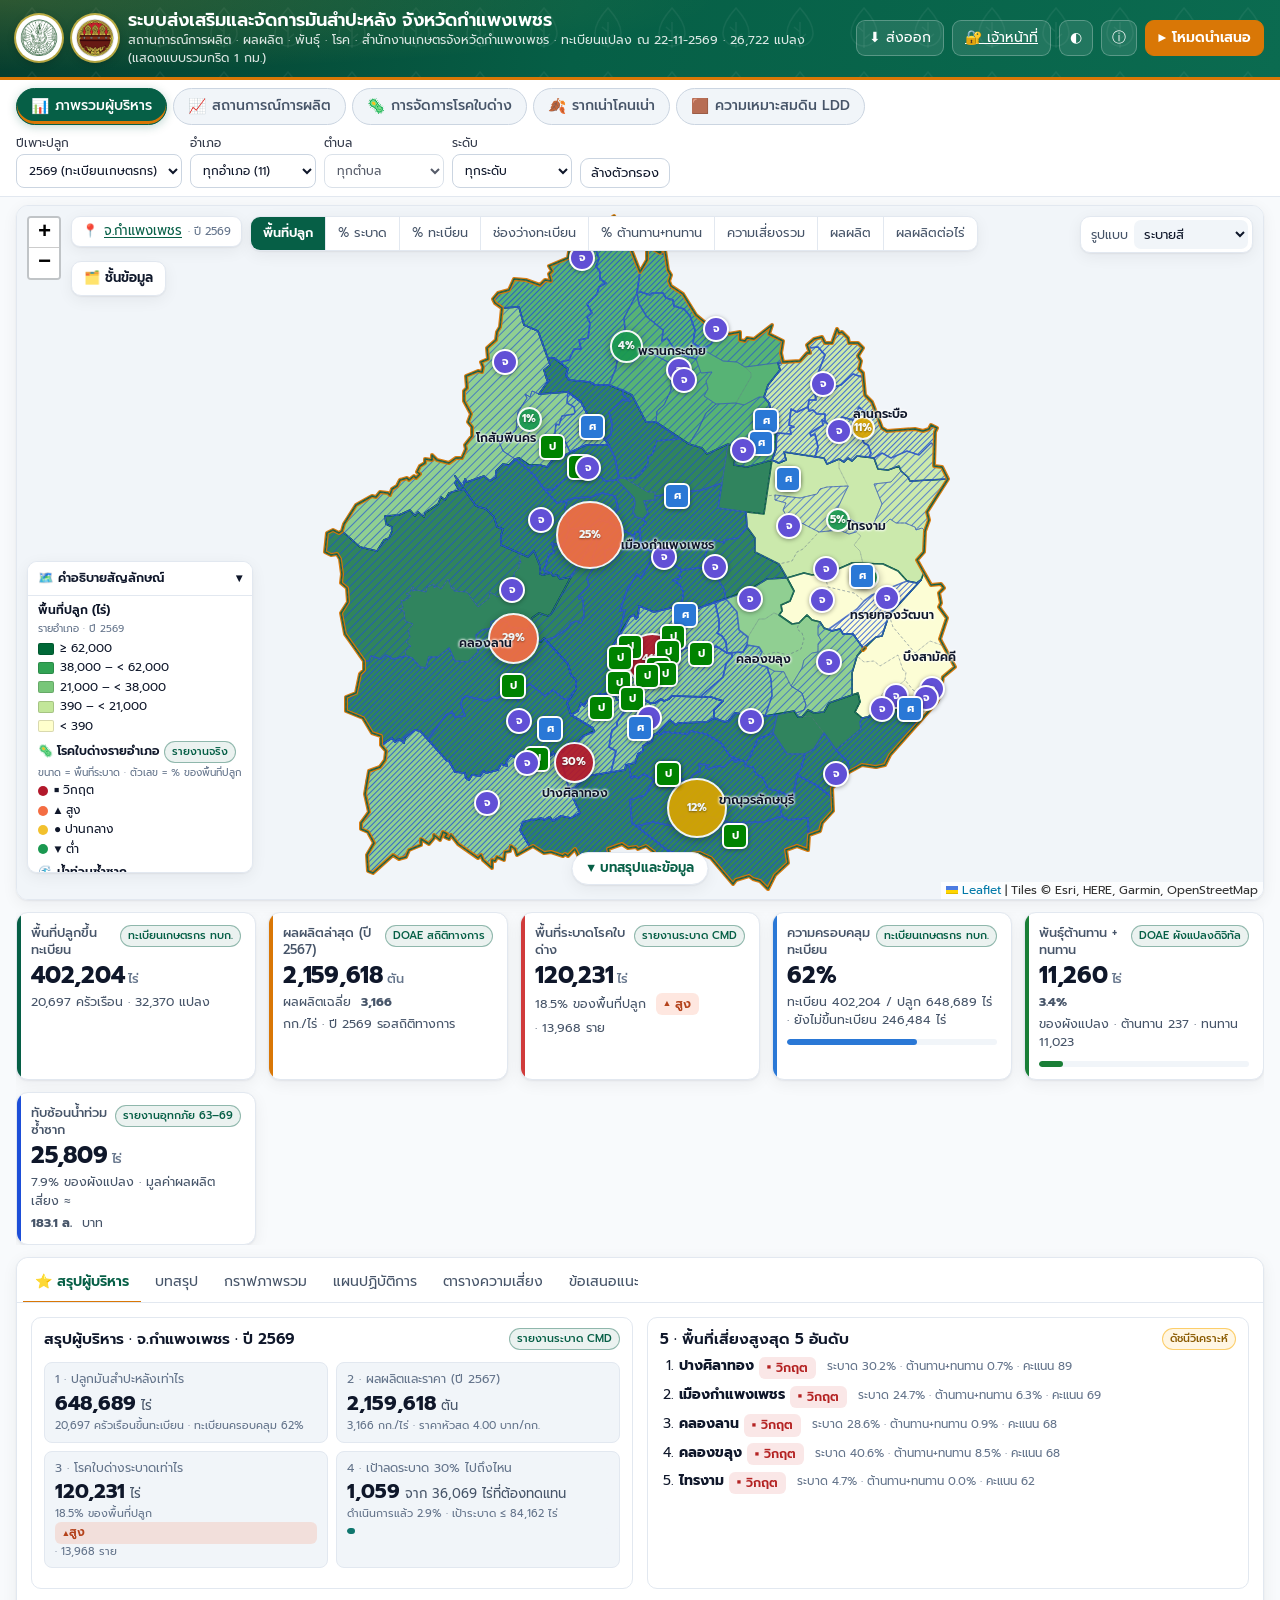
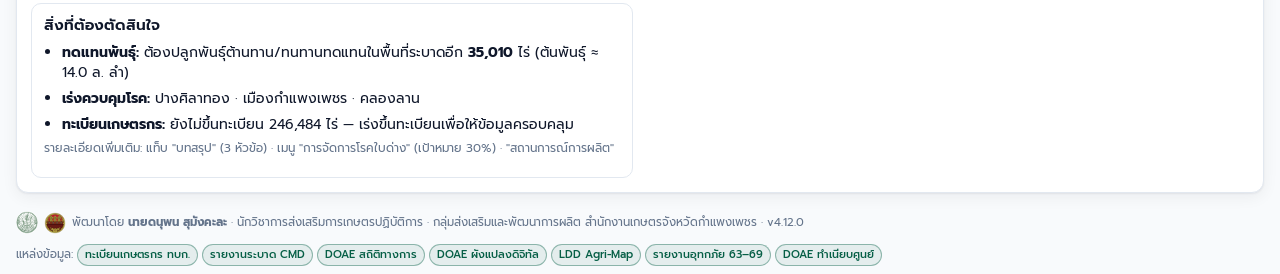
==== index.html @ cf4606df "v4.12.0: โหมดทดลองชุดชั้นข้อมูลตามคำถาม (?preset=1) Co-Authored-By: Claude Opus 5.5 <noreply@anthrop" ====
<!doctype html>
<html lang="th" data-theme="light">
<head>
<meta charset="utf-8">
<meta name="viewport" content="width=device-width, initial-scale=1">
<title>ระบบส่งเสริมและจัดการมันสำปะหลังจังหวัดกำแพงเพชร</title>
<meta name="description" content="ระบบส่งเสริมและจัดการมันสำปะหลังจังหวัดกำแพงเพชร — รายงานสถานการณ์การผลิต ผลผลิต พันธุ์ และโรค สำนักงานเกษตรจังหวัดกำแพงเพชร กรมส่งเสริมการเกษตร">
<link rel="icon" href="assets/img/logo-doae.png">
<link rel="preconnect" href="https://fonts.googleapis.com">
<link rel="stylesheet" href="https://fonts.googleapis.com/css2?family=Prompt:wght@400;500;600;700&family=Sarabun:wght@400;500;600&display=swap">
<link rel="stylesheet" href="vendor/leaflet.css">
<link rel="stylesheet" href="vendor/MarkerCluster.css">
<link rel="stylesheet" href="css/app.css?v=4.12.0">
</head>
<body>
<div id="app">
  <header class="topbar">
    <div class="brand">
      <img class="logo" src="assets/img/logo-doae.png" alt="ตรากรมส่งเสริมการเกษตร" width="46" height="48">
      <img class="logo" src="assets/img/seal-kpp.png" alt="ตราจังหวัดกำแพงเพชร" width="46" height="46">
      <div class="brand-text">
        <h1>ระบบส่งเสริมและจัดการมันสำปะหลัง จังหวัดกำแพงเพชร</h1>
        <p>สถานการณ์การผลิต · ผลผลิต · พันธุ์ · โรค · สำนักงานเกษตรจังหวัดกำแพงเพชร · <span id="asof"></span></p>
      </div>
    </div>
    <div class="actions">
      <span class="year-pill pres-only" id="presYear"></span>
      <div class="menu admin-only">
        <button class="btn" id="btnExport" aria-haspopup="true">⬇ ส่งออก</button>
        <div class="menu-list" id="exportMenu" hidden>
          <button data-export="pdf">รายงานผู้บริหาร (PDF)</button>
          <button data-export="atlas">ชุดแผนที่โรคใบด่าง (PNG)</button>
          <button data-export="png">ภาพแดชบอร์ด (PNG)</button>
          <button data-export="xlsx">สรุปข้อมูล (Excel)</button>
          <button data-export="geojson">ชั้นข้อมูลอำเภอ (GeoJSON)</button>
        </div>
      </div>
      <a class="btn admin-only" id="btnStaffLink" href="admin.html" rel="nofollow" title="เข้าสู่ระบบแอดมิน/เจ้าหน้าที่">🔐 เจ้าหน้าที่</a>
      <button class="btn icon" id="btnTheme" title="สลับโหมดสว่าง/มืด" aria-label="สลับธีม">◐</button>
      <button class="btn icon" id="btnAbout" title="เกี่ยวกับระบบ" aria-label="เกี่ยวกับระบบ">ⓘ</button>
      <button class="btn primary" id="btnPresent" title="โหมดนำเสนอผู้บริหาร">▶ โหมดนำเสนอ</button>
    </div>
  </header>

  <nav class="modbar">
    <div class="modules" role="tablist" aria-label="โมดูล">
      <button class="mod active" data-mod="overview" role="tab"><span>📊</span>ภาพรวมผู้บริหาร</button>
      <button class="mod" data-mod="prod" role="tab"><span>📈</span>สถานการณ์การผลิต</button>
      <button class="mod" data-mod="cmd" role="tab"><span>🦠</span>การจัดการโรคใบด่าง</button>
      <button class="mod" data-mod="rootrot" role="tab"><span>🍂</span>รากเน่าโคนเน่า</button>
      <button class="mod" data-mod="soil" role="tab"><span>🟫</span>ความเหมาะสมดิน LDD</button>
    </div>
    <div class="filters" role="group" aria-label="ตัวกรองข้อมูล">
      <label class="fld"><span>ปีเพาะปลูก</span><select id="fYear"></select></label>
      <label class="fld"><span>อำเภอ</span><select id="fDistrict"></select></label>
      <label class="fld"><span>ตำบล</span><select id="fTambon" disabled></select></label>
      <label class="fld admin-only"><span>ระดับ</span><select id="fRisk">
        <option value="all">ทุกระดับ</option><option value="critical">วิกฤต</option><option value="serious">สูง</option><option value="warning">ปานกลาง</option><option value="good">ต่ำ</option></select></label>
      <button class="btn ghost sm" id="btnReset" title="ล้างตัวกรอง">ล้างตัวกรอง</button>
    </div>
  </nav>

  <main class="main">
    <section class="map-wrap">
      <div id="map" role="application" aria-label="แผนที่"></div>
      <div class="map-top">
        <div class="crumb" id="crumb"></div>
        <div class="metric-switch" id="metricSwitch" role="tablist" aria-label="ตัวชี้วัดบนแผนที่"></div>
        <label class="style-sel"><span>รูปแบบ</span><select id="mapStyle" aria-label="รูปแบบแผนที่"></select></label>
        <button class="layer-btn" id="lpToggle" aria-label="ชั้นข้อมูล">🗂️ ชั้นข้อมูล</button>
      </div>
      <aside class="layer-panel collapsed" id="layerPanel">
        <div class="lp-head"><strong>ชั้นข้อมูลแผนที่</strong><button class="btn icon sm" id="lpClose" aria-label="ปิด">✕</button></div>
        <div class="lp-body" id="lpBody"></div>
      </aside>
      <div class="legend" id="legend"></div>
      <button class="to-summary" id="btnToSummary" type="button" title="ซูมแผนที่ด้วยล้อเมาส์: คลิกแผนที่ก่อน หรือกด Ctrl ค้างไว้">▼ บทสรุปและข้อมูล</button>
    </section>

    <section class="kpis" id="kpis" aria-label="ตัวชี้วัดหลัก"></section>

    <section class="side" id="side">
      <nav class="tabs" role="tablist" id="sideTabs"></nav>
      <div class="side-body" id="sideBody"></div>
    </section>
  </main>

  <footer class="foot">
    <div class="credit">
      <img src="assets/img/logo-doae.png" alt="" width="22" height="23"><img src="assets/img/seal-kpp.png" alt="" width="22" height="22">
      <span>พัฒนาโดย <b id="devName"></b> · <span id="devUnit"></span> · v<span id="appVer"></span></span>
    </div>
    <span class="admin-only">แหล่งข้อมูล: <span id="footSources"></span></span>
  </footer>
</div>

<!-- CMD Atlas -->
<div class="modal atlas" id="atlasModal" hidden role="dialog" aria-modal="true" aria-labelledby="atlasTitle">
  <div class="modal-card wide">
    <div class="modal-h">
      <h2 id="atlasTitle">🗺️ ชุดแผนที่วิเคราะห์พื้นที่การจัดการโรคใบด่างมันสำปะหลัง <small id="atlasSub"></small></h2>
      <div class="row-gap">
        <button class="btn" id="btnAtlasPng">⬇ PNG</button>
        <button class="btn" id="btnAtlasPdf">⬇ PDF</button>
        <button class="btn icon" data-close aria-label="ปิด">✕</button>
      </div>
    </div>
    <div class="atlas-grid" id="atlasGrid"></div>
  </div>
</div>

<!-- About -->
<div class="modal" id="aboutModal" hidden role="dialog" aria-modal="true" aria-labelledby="aboutTitle">
  <div class="modal-card narrow">
    <div class="modal-h"><h2 id="aboutTitle">เกี่ยวกับระบบ</h2><button class="btn icon" data-close aria-label="ปิด">✕</button></div>
    <div class="modal-b" id="aboutBody"></div>
  </div>
</div>

<!-- Data Import Studio -->
<div class="modal" id="importModal" hidden role="dialog" aria-modal="true" aria-labelledby="impTitle">
  <div class="modal-card">
    <div class="modal-h">
      <h2 id="impTitle">📥 นำเข้าและอัปเดตชั้นข้อมูล <small>Data Import Studio</small></h2>
      <button class="btn icon" data-close aria-label="ปิด">✕</button>
    </div>
    <nav class="tabs" id="impTabs">
      <button class="tab active" data-itab="table">ตาราง CSV / Excel</button>
      <button class="tab" data-itab="spatial">ชั้นข้อมูลเชิงพื้นที่</button>
      <button class="tab" data-itab="varieties">พันธุ์ &amp; ตั้งค่า</button>
      <button class="tab" data-itab="templates">แม่แบบ</button>
      <button class="tab" data-itab="manage">ข้อมูลที่นำเข้า</button>
    </nav>
    <div class="modal-b">
      <div class="itab active" id="itab-table">
        <label class="drop" id="dropTable">
          <input type="file" id="fileTable" accept=".csv,.xlsx,.xls" hidden>
          <strong>ลากไฟล์ .csv / .xlsx มาวาง</strong> หรือคลิกเพื่อเลือก
          <span class="hint">ระบบจับคู่คอลัมน์อัตโนมัติ: ปี, อำเภอ, ตำบล, หมู่บ้าน, พื้นที่ปลูก, พื้นที่ระบาด, พันธุ์ต้านทาน, พิกัด Lat/Lng หรือ UTM</span>
        </label>
        <div id="mapStep" hidden>
          <div class="row-between">
            <div><strong id="impFileName"></strong> · <span id="impRowCount"></span></div>
            <label class="fld inline"><span>ปีเริ่มต้น (ถ้าไม่มีคอลัมน์ปี)</span><input type="number" id="impDefaultYear" min="2550" max="2600"></label>
            <label class="fld inline"><span>โซน UTM เริ่มต้น</span><select id="impZone"><option>47</option><option>48</option></select></label>
          </div>
          <div class="table-wrap map-grid" id="mapGrid"></div>
          <div class="table-wrap preview" id="previewGrid"></div>
          <div class="row-between">
            <span class="hint" id="impValidation"></span>
            <button class="btn primary" id="btnDoImport">นำเข้าและอัปเดตแผนที่</button>
          </div>
        </div>
      </div>
      <div class="itab" id="itab-spatial">
        <label class="drop" id="dropSpatial">
          <input type="file" id="fileSpatial" accept=".geojson,.json,.zip,.kml" hidden>
          <strong>ลากไฟล์ GeoJSON / Shapefile (.zip) / KML มาวาง</strong> หรือคลิกเพื่อเลือก
          <span class="hint">พิกัด UTM 47N/48N ในไฟล์ GeoJSON จะถูกแปลงเป็น WGS84 อัตโนมัติ</span>
        </label>
        <div class="spatial-opts">
          <label class="fld"><span>ใช้เป็น</span><select id="spatialRole">
            <option value="custom">ชั้นข้อมูลทั่วไป</option>
            <option value="flood">ขอบเขตน้ำท่วมซ้ำซาก (คำนวณพื้นที่ทับซ้อนใหม่)</option>
            <option value="clean">แปลงพันธุ์สะอาด / แปลงพันธุ์ต้านทาน</option>
            <option value="soil">ความเหมาะสมของดิน (S1/S2/S3/N)</option>
          </select></label>
          <label class="fld"><span>สีชั้นข้อมูล</span><input type="color" id="spatialColor" value="#0e7490"></label>
        </div>
      </div>
      <div class="itab" id="itab-varieties">
        <div class="var-head">
          <div>
            <h3>การจัดกลุ่มพันธุ์มันสำปะหลังต่อโรคใบด่าง</h3>
            <p class="hint">ต้านทาน (อิทธิ 1–3) · ทนทาน (ห้วยบง 60, เกษตรศาสตร์ 50, ระยอง 72) · ทั่วไป (ค่าเริ่มต้นของพันธุ์อื่นๆ) · อ่อนแอ (รวมพันธุ์ไม่รับรอง/ไม่ระบุ) — ชื่อพันธุ์จับคู่อัตโนมัติ เช่น KU50 = เกษตรศาสตร์ 50, CMR 89 = พันธุ์ 89</p>
          </div>
          <div class="add-var">
            <input type="text" id="newVarName" placeholder="ชื่อพันธุ์ใหม่ เช่น อิทธิ 4">
            <select id="newVarClass"></select>
            <button class="btn" id="btnAddVar">+ เพิ่มพันธุ์</button>
          </div>
        </div>
        <div class="variety-list" id="varietyList"></div>
        <div class="row-between">
          <label class="fld inline"><span>ราคามันสำปะหลัง (บาท/กก.) ประเมินมูลค่าความเสียหาย</span><input type="number" step="0.05" id="setPrice"></label>
          <div class="row-gap"><button class="btn" id="btnResetVar">คืนค่าเริ่มต้น</button><button class="btn primary" id="btnSaveSettings">บันทึกและคำนวณใหม่</button></div>
        </div>
      </div>
      <div class="itab" id="itab-templates">
        <div class="card flat">
          <h3>แม่แบบสำหรับเจ้าหน้าที่</h3>
          <p class="hint">ดาวน์โหลด กรอกข้อมูลผลสำรวจ แล้วนำเข้าที่แท็บแรก</p>
          <div class="btn-row">
            <button class="btn" data-tpl="csv">แม่แบบ CSV ผลสำรวจรายตำบล/หมู่บ้าน</button>
            <button class="btn" data-tpl="xlsx">แม่แบบ Excel (.xlsx)</button>
            <button class="btn" data-tpl="geojson">แม่แบบ GeoJSON จุดสำรวจโรค</button>
          </div>
        </div>
      </div>
      <div class="itab" id="itab-manage">
        <div id="importList"></div>
        <button class="btn danger" id="btnClearImports">ล้างข้อมูลที่นำเข้าทั้งหมด</button>
      </div>
    </div>
  </div>
</div>

<div id="toasts" aria-live="polite"></div>
<div id="busy" hidden><div class="spinner"></div><span id="busyText">กำลังประมวลผล…</span></div>
<div id="reportHost" aria-hidden="true"></div>

<script src="vendor/leaflet.js"></script>
<script src="vendor/markercluster.js"></script>
<script src="vendor/leaflet-heat.js"></script>
<script src="vendor/chart.umd.min.js"></script>
<script src="data/geo.js?v=4.12.0"></script>
<script src="data/stats.js?v=4.12.0"></script>
<script src="data/parcels.js?v=4.12.0"></script>
<script>/* ข้อมูลรายแปลงละเอียดใช้เฉพาะเครื่องภายใน (data/private/ ไม่ถูกเผยแพร่) */
  if (location.protocol === 'file:' || /^(localhost|127\.0\.0\.1)$/.test(location.hostname)) document.write('<script src="data/private/parcels.js?v=4.12.0" onerror="this.remove()"><\/script>');</script>
<script src="data/networks.js?v=4.12.0"></script>
<script src="data/flood.js?v=4.12.0"></script>
<script src="data/ldd_soil.js?v=4.12.0"></script>
<script src="data/reports.js?v=4.12.0"></script>
<script src="data/parcel_trends.js?v=4.12.0"></script>
<script src="js/config.js?v=4.12.0"></script>
<script src="js/utils.js?v=4.12.0"></script>
<script src="js/data.js?v=4.12.0"></script>
<script src="js/map.js?v=4.12.0"></script>
<script src="js/charts.js?v=4.12.0"></script>
<script src="js/importer.js?v=4.12.0"></script>
<script src="js/exporter.js?v=4.12.0"></script>
<script src="js/app.js?v=4.12.0"></script>
</body>
</html>
---- vendor/leaflet.css ----
/* required styles */

.leaflet-pane,
.leaflet-tile,
.leaflet-marker-icon,
.leaflet-marker-shadow,
.leaflet-tile-container,
.leaflet-pane > svg,
.leaflet-pane > canvas,
.leaflet-zoom-box,
.leaflet-image-layer,
.leaflet-layer {
	position: absolute;
	left: 0;
	top: 0;
	}
.leaflet-container {
	overflow: hidden;
	}
.leaflet-tile,
.leaflet-marker-icon,
.leaflet-marker-shadow {
	-webkit-user-select: none;
	   -moz-user-select: none;
	        user-select: none;
	  -webkit-user-drag: none;
	}
/* Prevents IE11 from highlighting tiles in blue */
.leaflet-tile::selection {
	background: transparent;
}
/* Safari renders non-retina tile on retina better with this, but Chrome is worse */
.leaflet-safari .leaflet-tile {
	image-rendering: -webkit-optimize-contrast;
	}
/* hack that prevents hw layers "stretching" when loading new tiles */
.leaflet-safari .leaflet-tile-container {
	width: 1600px;
	height: 1600px;
	-webkit-transform-origin: 0 0;
	}
.leaflet-marker-icon,
.leaflet-marker-shadow {
	display: block;
	}
/* .leaflet-container svg: reset svg max-width decleration shipped in Joomla! (joomla.org) 3.x */
/* .leaflet-container img: map is broken in FF if you have max-width: 100% on tiles */
.leaflet-container .leaflet-overlay-pane svg {
	max-width: none !important;
	max-height: none !important;
	}
.leaflet-container .leaflet-marker-pane img,
.leaflet-container .leaflet-shadow-pane img,
.leaflet-container .leaflet-tile-pane img,
.leaflet-container img.leaflet-image-layer,
.leaflet-container .leaflet-tile {
	max-width: none !important;
	max-height: none !important;
	width: auto;
	padding: 0;
	}

.leaflet-container img.leaflet-tile {
	/* See: https://bugs.chromium.org/p/chromium/issues/detail?id=600120 */
	mix-blend-mode: plus-lighter;
}

.leaflet-container.leaflet-touch-zoom {
	-ms-touch-action: pan-x pan-y;
	touch-action: pan-x pan-y;
	}
.leaflet-container.leaflet-touch-drag {
	-ms-touch-action: pinch-zoom;
	/* Fallback for FF which doesn't support pinch-zoom */
	touch-action: none;
	touch-action: pinch-zoom;
}
.leaflet-container.leaflet-touch-drag.leaflet-touch-zoom {
	-ms-touch-action: none;
	touch-action: none;
}
.leaflet-container {
	-webkit-tap-highlight-color: transparent;
}
.leaflet-container a {
	-webkit-tap-highlight-color: rgba(51, 181, 229, 0.4);
}
.leaflet-tile {
	filter: inherit;
	visibility: hidden;
	}
.leaflet-tile-loaded {
	visibility: inherit;
	}
.leaflet-zoom-box {
	width: 0;
	height: 0;
	-moz-box-sizing: border-box;
	     box-sizing: border-box;
	z-index: 800;
	}
/* workaround for https://bugzilla.mozilla.org/show_bug.cgi?id=888319 */
.leaflet-overlay-pane svg {
	-moz-user-select: none;
	}

.leaflet-pane         { z-index: 400; }

.leaflet-tile-pane    { z-index: 200; }
.leaflet-overlay-pane { z-index: 400; }
.leaflet-shadow-pane  { z-index: 500; }
.leaflet-marker-pane  { z-index: 600; }
.leaflet-tooltip-pane   { z-index: 650; }
.leaflet-popup-pane   { z-index: 700; }

.leaflet-map-pane canvas { z-index: 100; }
.leaflet-map-pane svg    { z-index: 200; }

.leaflet-vml-shape {
	width: 1px;
	height: 1px;
	}
.lvml {
	behavior: url(#default#VML);
	display: inline-block;
	position: absolute;
	}


/* control positioning */

.leaflet-control {
	position: relative;
	z-index: 800;
	pointer-events: visiblePainted; /* IE 9-10 doesn't have auto */
	pointer-events: auto;
	}
.leaflet-top,
.leaflet-bottom {
	position: absolute;
	z-index: 1000;
	pointer-events: none;
	}
.leaflet-top {
	top: 0;
	}
.leaflet-right {
	right: 0;
	}
.leaflet-bottom {
	bottom: 0;
	}
.leaflet-left {
	left: 0;
	}
.leaflet-control {
	float: left;
	clear: both;
	}
.leaflet-right .leaflet-control {
	float: right;
	}
.leaflet-top .leaflet-control {
	margin-top: 10px;
	}
.leaflet-bottom .leaflet-control {
	margin-bottom: 10px;
	}
.leaflet-left .leaflet-control {
	margin-left: 10px;
	}
.leaflet-right .leaflet-control {
	margin-right: 10px;
	}


/* zoom and fade animations */

.leaflet-fade-anim .leaflet-popup {
	opacity: 0;
	-webkit-transition: opacity 0.2s linear;
	   -moz-transition: opacity 0.2s linear;
	        transition: opacity 0.2s linear;
	}
.leaflet-fade-anim .leaflet-map-pane .leaflet-popup {
	opacity: 1;
	}
.leaflet-zoom-animated {
	-webkit-transform-origin: 0 0;
	    -ms-transform-origin: 0 0;
	        transform-origin: 0 0;
	}
svg.leaflet-zoom-animated {
	will-change: transform;
}

.leaflet-zoom-anim .leaflet-zoom-animated {
	-webkit-transition: -webkit-transform 0.25s cubic-bezier(0,0,0.25,1);
	   -moz-transition:    -moz-transform 0.25s cubic-bezier(0,0,0.25,1);
	        transition:         transform 0.25s cubic-bezier(0,0,0.25,1);
	}
.leaflet-zoom-anim .leaflet-tile,
.leaflet-pan-anim .leaflet-tile {
	-webkit-transition: none;
	   -moz-transition: none;
	        transition: none;
	}

.leaflet-zoom-anim .leaflet-zoom-hide {
	visibility: hidden;
	}


/* cursors */

.leaflet-interactive {
	cursor: pointer;
	}
.leaflet-grab {
	cursor: -webkit-grab;
	cursor:    -moz-grab;
	cursor:         grab;
	}
.leaflet-crosshair,
.leaflet-crosshair .leaflet-interactive {
	cursor: crosshair;
	}
.leaflet-popup-pane,
.leaflet-control {
	cursor: auto;
	}
.leaflet-dragging .leaflet-grab,
.leaflet-dragging .leaflet-grab .leaflet-interactive,
.leaflet-dragging .leaflet-marker-draggable {
	cursor: move;
	cursor: -webkit-grabbing;
	cursor:    -moz-grabbing;
	cursor:         grabbing;
	}

/* marker & overlays interactivity */
.leaflet-marker-icon,
.leaflet-marker-shadow,
.leaflet-image-layer,
.leaflet-pane > svg path,
.leaflet-tile-container {
	pointer-events: none;
	}

.leaflet-marker-icon.leaflet-interactive,
.leaflet-image-layer.leaflet-interactive,
.leaflet-pane > svg path.leaflet-interactive,
svg.leaflet-image-layer.leaflet-interactive path {
	pointer-events: visiblePainted; /* IE 9-10 doesn't have auto */
	pointer-events: auto;
	}

/* visual tweaks */

.leaflet-container {
	background: #ddd;
	outline-offset: 1px;
	}
.leaflet-container a {
	color: #0078A8;
	}
.leaflet-zoom-box {
	border: 2px dotted #38f;
	background: rgba(255,255,255,0.5);
	}


/* general typography */
.leaflet-container {
	font-family: "Helvetica Neue", Arial, Helvetica, sans-serif;
	font-size: 12px;
	font-size: 0.75rem;
	line-height: 1.5;
	}


/* general toolbar styles */

.leaflet-bar {
	box-shadow: 0 1px 5px rgba(0,0,0,0.65);
	border-radius: 4px;
	}
.leaflet-bar a {
	background-color: #fff;
	border-bottom: 1px solid #ccc;
	width: 26px;
	height: 26px;
	line-height: 26px;
	display: block;
	text-align: center;
	text-decoration: none;
	color: black;
	}
.leaflet-bar a,
.leaflet-control-layers-toggle {
	background-position: 50% 50%;
	background-repeat: no-repeat;
	display: block;
	}
.leaflet-bar a:hover,
.leaflet-bar a:focus {
	background-color: #f4f4f4;
	}
.leaflet-bar a:first-child {
	border-top-left-radius: 4px;
	border-top-right-radius: 4px;
	}
.leaflet-bar a:last-child {
	border-bottom-left-radius: 4px;
	border-bottom-right-radius: 4px;
	border-bottom: none;
	}
.leaflet-bar a.leaflet-disabled {
	cursor: default;
	background-color: #f4f4f4;
	color: #bbb;
	}

.leaflet-touch .leaflet-bar a {
	width: 30px;
	height: 30px;
	line-height: 30px;
	}
.leaflet-touch .leaflet-bar a:first-child {
	border-top-left-radius: 2px;
	border-top-right-radius: 2px;
	}
.leaflet-touch .leaflet-bar a:last-child {
	border-bottom-left-radius: 2px;
	border-bottom-right-radius: 2px;
	}

/* zoom control */

.leaflet-control-zoom-in,
.leaflet-control-zoom-out {
	font: bold 18px 'Lucida Console', Monaco, monospace;
	text-indent: 1px;
	}

.leaflet-touch .leaflet-control-zoom-in, .leaflet-touch .leaflet-control-zoom-out  {
	font-size: 22px;
	}


/* layers control */

.leaflet-control-layers {
	box-shadow: 0 1px 5px rgba(0,0,0,0.4);
	background: #fff;
	border-radius: 5px;
	}
.leaflet-control-layers-toggle {
	background-image: url(images/layers.png);
	width: 36px;
	height: 36px;
	}
.leaflet-retina .leaflet-control-layers-toggle {
	background-image: url(images/layers-2x.png);
	background-size: 26px 26px;
	}
.leaflet-touch .leaflet-control-layers-toggle {
	width: 44px;
	height: 44px;
	}
.leaflet-control-layers .leaflet-control-layers-list,
.leaflet-control-layers-expanded .leaflet-control-layers-toggle {
	display: none;
	}
.leaflet-control-layers-expanded .leaflet-control-layers-list {
	display: block;
	position: relative;
	}
.leaflet-control-layers-expanded {
	padding: 6px 10px 6px 6px;
	color: #333;
	background: #fff;
	}
.leaflet-control-layers-scrollbar {
	overflow-y: scroll;
	overflow-x: hidden;
	padding-right: 5px;
	}
.leaflet-control-layers-selector {
	margin-top: 2px;
	position: relative;
	top: 1px;
	}
.leaflet-control-layers label {
	display: block;
	font-size: 13px;
	font-size: 1.08333em;
	}
.leaflet-control-layers-separator {
	height: 0;
	border-top: 1px solid #ddd;
	margin: 5px -10px 5px -6px;
	}

/* Default icon URLs */
.leaflet-default-icon-path { /* used only in path-guessing heuristic, see L.Icon.Default */
	background-image: url(images/marker-icon.png);
	}


/* attribution and scale controls */

.leaflet-container .leaflet-control-attribution {
	background: #fff;
	background: rgba(255, 255, 255, 0.8);
	margin: 0;
	}
.leaflet-control-attribution,
.leaflet-control-scale-line {
	padding: 0 5px;
	color: #333;
	line-height: 1.4;
	}
.leaflet-control-attribution a {
	text-decoration: none;
	}
.leaflet-control-attribution a:hover,
.leaflet-control-attribution a:focus {
	text-decoration: underline;
	}
.leaflet-attribution-flag {
	display: inline !important;
	vertical-align: baseline !important;
	width: 1em;
	height: 0.6669em;
	}
.leaflet-left .leaflet-control-scale {
	margin-left: 5px;
	}
.leaflet-bottom .leaflet-control-scale {
	margin-bottom: 5px;
	}
.leaflet-control-scale-line {
	border: 2px solid #777;
	border-top: none;
	line-height: 1.1;
	padding: 2px 5px 1px;
	white-space: nowrap;
	-moz-box-sizing: border-box;
	     box-sizing: border-box;
	background: rgba(255, 255, 255, 0.8);
	text-shadow: 1px 1px #fff;
	}
.leaflet-control-scale-line:not(:first-child) {
	border-top: 2px solid #777;
	border-bottom: none;
	margin-top: -2px;
	}
.leaflet-control-scale-line:not(:first-child):not(:last-child) {
	border-bottom: 2px solid #777;
	}

.leaflet-touch .leaflet-control-attribution,
.leaflet-touch .leaflet-control-layers,
.leaflet-touch .leaflet-bar {
	box-shadow: none;
	}
.leaflet-touch .leaflet-control-layers,
.leaflet-touch .leaflet-bar {
	border: 2px solid rgba(0,0,0,0.2);
	background-clip: padding-box;
	}


/* popup */

.leaflet-popup {
	position: absolute;
	text-align: center;
	margin-bottom: 20px;
	}
.leaflet-popup-content-wrapper {
	padding: 1px;
	text-align: left;
	border-radius: 12px;
	}
.leaflet-popup-content {
	margin: 13px 24px 13px 20px;
	line-height: 1.3;
	font-size: 13px;
	font-size: 1.08333em;
	min-height: 1px;
	}
.leaflet-popup-content p {
	margin: 17px 0;
	margin: 1.3em 0;
	}
.leaflet-popup-tip-container {
	width: 40px;
	height: 20px;
	position: absolute;
	left: 50%;
	margin-top: -1px;
	margin-left: -20px;
	overflow: hidden;
	pointer-events: none;
	}
.leaflet-popup-tip {
	width: 17px;
	height: 17px;
	padding: 1px;

	margin: -10px auto 0;
	pointer-events: auto;

	-webkit-transform: rotate(45deg);
	   -moz-transform: rotate(45deg);
	    -ms-transform: rotate(45deg);
	        transform: rotate(45deg);
	}
.leaflet-popup-content-wrapper,
.leaflet-popup-tip {
	background: white;
	color: #333;
	box-shadow: 0 3px 14px rgba(0,0,0,0.4);
	}
.leaflet-container a.leaflet-popup-close-button {
	position: absolute;
	top: 0;
	right: 0;
	border: none;
	text-align: center;
	width: 24px;
	height: 24px;
	font: 16px/24px Tahoma, Verdana, sans-serif;
	color: #757575;
	text-decoration: none;
	background: transparent;
	}
.leaflet-container a.leaflet-popup-close-button:hover,
.leaflet-container a.leaflet-popup-close-button:focus {
	color: #585858;
	}
.leaflet-popup-scrolled {
	overflow: auto;
	}

.leaflet-oldie .leaflet-popup-content-wrapper {
	-ms-zoom: 1;
	}
.leaflet-oldie .leaflet-popup-tip {
	width: 24px;
	margin: 0 auto;

	-ms-filter: "progid:DXImageTransform.Microsoft.Matrix(M11=0.70710678, M12=0.70710678, M21=-0.70710678, M22=0.70710678)";
	filter: progid:DXImageTransform.Microsoft.Matrix(M11=0.70710678, M12=0.70710678, M21=-0.70710678, M22=0.70710678);
	}

.leaflet-oldie .leaflet-control-zoom,
.leaflet-oldie .leaflet-control-layers,
.leaflet-oldie .leaflet-popup-content-wrapper,
.leaflet-oldie .leaflet-popup-tip {
	border: 1px solid #999;
	}


/* div icon */

.leaflet-div-icon {
	background: #fff;
	border: 1px solid #666;
	}


/* Tooltip */
/* Base styles for the element that has a tooltip */
.leaflet-tooltip {
	position: absolute;
	padding: 6px;
	background-color: #fff;
	border: 1px solid #fff;
	border-radius: 3px;
	color: #222;
	white-space: nowrap;
	-webkit-user-select: none;
	-moz-user-select: none;
	-ms-user-select: none;
	user-select: none;
	pointer-events: none;
	box-shadow: 0 1px 3px rgba(0,0,0,0.4);
	}
.leaflet-tooltip.leaflet-interactive {
	cursor: pointer;
	pointer-events: auto;
	}
.leaflet-tooltip-top:before,
.leaflet-tooltip-bottom:before,
.leaflet-tooltip-left:before,
.leaflet-tooltip-right:before {
	position: absolute;
	pointer-events: none;
	border: 6px solid transparent;
	background: transparent;
	content: "";
	}

/* Directions */

.leaflet-tooltip-bottom {
	margin-top: 6px;
}
.leaflet-tooltip-top {
	margin-top: -6px;
}
.leaflet-tooltip-bottom:before,
.leaflet-tooltip-top:before {
	left: 50%;
	margin-left: -6px;
	}
.leaflet-tooltip-top:before {
	bottom: 0;
	margin-bottom: -12px;
	border-top-color: #fff;
	}
.leaflet-tooltip-bottom:before {
	top: 0;
	margin-top: -12px;
	margin-left: -6px;
	border-bottom-color: #fff;
	}
.leaflet-tooltip-left {
	margin-left: -6px;
}
.leaflet-tooltip-right {
	margin-left: 6px;
}
.leaflet-tooltip-left:before,
.leaflet-tooltip-right:before {
	top: 50%;
	margin-top: -6px;
	}
.leaflet-tooltip-left:before {
	right: 0;
	margin-right: -12px;
	border-left-color: #fff;
	}
.leaflet-tooltip-right:before {
	left: 0;
	margin-left: -12px;
	border-right-color: #fff;
	}

/* Printing */

@media print {
	/* Prevent printers from removing background-images of controls. */
	.leaflet-control {
		-webkit-print-color-adjust: exact;
		print-color-adjust: exact;
		}
	}
---- vendor/MarkerCluster.css ----
.leaflet-cluster-anim .leaflet-marker-icon, .leaflet-cluster-anim .leaflet-marker-shadow {
	-webkit-transition: -webkit-transform 0.3s ease-out, opacity 0.3s ease-in;
	-moz-transition: -moz-transform 0.3s ease-out, opacity 0.3s ease-in;
	-o-transition: -o-transform 0.3s ease-out, opacity 0.3s ease-in;
	transition: transform 0.3s ease-out, opacity 0.3s ease-in;
}

.leaflet-cluster-spider-leg {
	/* stroke-dashoffset (duration and function) should match with leaflet-marker-icon transform in order to track it exactly */
	-webkit-transition: -webkit-stroke-dashoffset 0.3s ease-out, -webkit-stroke-opacity 0.3s ease-in;
	-moz-transition: -moz-stroke-dashoffset 0.3s ease-out, -moz-stroke-opacity 0.3s ease-in;
	-o-transition: -o-stroke-dashoffset 0.3s ease-out, -o-stroke-opacity 0.3s ease-in;
	transition: stroke-dashoffset 0.3s ease-out, stroke-opacity 0.3s ease-in;
}
---- css/app.css ----
:root {
  --brand: #065F46; --brand-2: #047857; --brand-line: rgba(6,95,70,.4); --brand-tint: rgba(6,95,70,.08); --brand-soft: #d1fae5; --gold: #D97706; --gold-soft: #fef3c7;
  --bg: #F8FAFC; --surface: #ffffff; --surface-2: #f1f5f9; --border: #e2e8f0; --border-strong: #cbd5e1;
  --text: #0f172a; --text-2: #475569; --text-3: #64748b;
  --s1: #2a78d6; --s2: #eb6834; --s3: #1baf7a; --s4: #eda100; --s5: #e87ba4;
  --good: #0ca30c; --warning: #fab219; --serious: #ec835a; --critical: #d03b3b;
  --good-ink: #067a06; --warning-ink: #8a5a00; --critical-ink: #b42323;
  --flood: #1d4ed8; --resist: #0f766e;
  --shadow: 0 1px 2px rgba(15,23,42,.06), 0 4px 16px rgba(15,23,42,.06);
  --radius: 12px; --font: 'Prompt', 'Sarabun', 'Leelawadee UI', 'Tahoma', sans-serif;
  --fs: 14px;
  color-scheme: light;
}
:root[data-theme="dark"] {
  --brand: #10b981; --brand-2: #34d399; --brand-line: rgba(16,185,129,.45); --brand-tint: rgba(16,185,129,.1); --brand-soft: #064e3b; --gold: #f59e0b; --gold-soft: #451a03;
  --bg: #0F172A; --surface: #111c33; --surface-2: #17233d; --border: #22314f; --border-strong: #334766;
  --text: #e2e8f0; --text-2: #a7b4c8; --text-3: #8392a8;
  --s1: #3987e5; --s2: #d95926; --s3: #199e70; --s4: #c98500; --s5: #d55181;
  --good-ink: #4ade80; --warning-ink: #fcd34d; --critical-ink: #f87171;
  --flood: #60a5fa; --resist: #2dd4bf;
  --shadow: 0 1px 2px rgba(0,0,0,.4), 0 6px 20px rgba(0,0,0,.35);
  color-scheme: dark;
}
@media (prefers-color-scheme: dark) {
  :root:not([data-theme="light"]) { color-scheme: dark; }
}

* { box-sizing: border-box; }
html, body { margin: 0; height: 100%; }
body { background: var(--bg); color: var(--text); font-family: var(--font); font-size: var(--fs); line-height: 1.45; -webkit-font-smoothing: antialiased; }
button, select, input { font: inherit; color: inherit; }
h1, h2, h3 { margin: 0; font-weight: 600; }
.hint { color: var(--text-3); font-size: .85em; margin: .3rem 0 .6rem; display: block; }

#app { display: flex; flex-direction: column; min-height: 100vh; }

/* ---------- Top bar ---------- */
.topbar { display: flex; align-items: center; gap: 14px; padding: 9px 16px; color: #fff; flex-wrap: wrap; position: relative;
  background: radial-gradient(1200px 120px at 0% 0%, rgba(253,224,71,.16), transparent 60%), url("data:image/svg+xml,%3Csvg xmlns='http://www.w3.org/2000/svg' width='64' height='64' viewBox='0 0 64 64'%3E%3Cg fill='none' stroke='%23ffffff' stroke-opacity='.06' stroke-width='1.5'%3E%3Cpath d='M32 8c-9 10-13 17-13 25a13 13 0 0 0 26 0c0-8-4-15-13-25z'/%3E%3Cpath d='M32 22v26M32 32l-6-5M32 39l6-5'/%3E%3C/g%3E%3C/svg%3E"), linear-gradient(100deg, #053d2e 0%, #065F46 45%, #0b6b50 100%); border-bottom: 3px solid var(--gold); }
:root[data-theme="dark"] .topbar { background-color: #04261d; }
.brand { display: flex; align-items: center; gap: 10px; min-width: 0; flex: 1 1 340px; }
.logo { width: 46px; height: 46px; object-fit: contain; background: #fff; border-radius: 50%; padding: 3px; box-shadow: 0 0 0 2px rgba(252,211,77,.7), 0 2px 8px rgba(0,0,0,.25); flex: none; }
.brand-text h1 { font-size: 1.12rem; line-height: 1.25; }
.brand-text p { margin: 0; font-size: .78rem; opacity: .85; }
.filters { display: flex; gap: 8px; align-items: flex-end; flex-wrap: wrap; }
.fld { display: flex; flex-direction: column; gap: 2px; font-size: .75rem; }
.fld > span { opacity: .85; }
.fld select, .fld input { padding: 6px 8px; border-radius: 8px; border: 1px solid var(--border-strong); background: var(--surface); color: var(--text); min-width: 110px; }
.topbar .fld select { border-color: rgba(255,255,255,.25); background: rgba(255,255,255,.1); color: #fff; }
.topbar .fld select option { color: #0f172a; background: #fff; }
.topbar .fld select:disabled { opacity: .5; }
.fld.inline { flex-direction: row; align-items: center; gap: 8px; }
.actions { display: flex; gap: 8px; align-items: center; }
.btn { border: 1px solid var(--border-strong); background: var(--surface); color: var(--text); padding: 7px 12px; border-radius: 9px; cursor: pointer; white-space: nowrap; transition: background .15s, transform .1s; }
.btn:hover { background: var(--surface-2); }
.btn:active { transform: translateY(1px); }
.btn.primary { background: var(--gold); border-color: var(--gold); color: #fff; font-weight: 600; }
.btn.primary:hover { filter: brightness(1.06); }
.btn.danger { border-color: var(--critical); color: var(--critical-ink); }
.btn.ghost { background: transparent; }
.topbar .btn:not(.primary) { background: rgba(255,255,255,.1); border-color: rgba(255,255,255,.25); color: #fff; }
.topbar .btn:not(.primary):hover { background: rgba(255,255,255,.2); }
.btn.icon { padding: 7px 10px; }
.btn.sm { padding: 2px 8px; font-size: .8rem; }
.menu { position: relative; }
.menu-list { position: absolute; right: 0; top: calc(100% + 6px); background: var(--surface); color: var(--text); border: 1px solid var(--border); border-radius: 10px; box-shadow: var(--shadow); z-index: 2000; min-width: 220px; padding: 6px; }
.menu-list button { display: block; width: 100%; text-align: left; padding: 8px 10px; border: 0; background: none; border-radius: 7px; cursor: pointer; }
.menu-list button:hover { background: var(--surface-2); }
.year-pill { background: var(--gold); color: #fff; padding: 6px 14px; border-radius: 999px; font-weight: 600; }
.pres-only { display: none; }

/* ---------- KPI ---------- */
.kpis { display: grid; grid-template-columns: repeat(5, minmax(0, 1fr)); gap: 12px; padding: 12px 16px 4px; }
.kpi { background: var(--surface); border: 1px solid var(--border); border-radius: var(--radius); padding: 12px 14px; box-shadow: var(--shadow); position: relative; overflow: hidden; min-width: 0; }
.kpi::before { content: ''; position: absolute; inset: 0 auto 0 0; width: 4px; background: var(--accent, var(--brand)); }
.kpi-top { display: flex; justify-content: space-between; align-items: flex-start; gap: 6px; }
.kpi-label { font-size: .8rem; color: var(--text-2); font-weight: 500; }
.kpi-value { font-size: 1.7rem; font-weight: 700; line-height: 1.15; margin-top: 4px; letter-spacing: -.01em; font-variant-numeric: tabular-nums; }
.kpi-unit { font-size: .8rem; font-weight: 500; color: var(--text-3); margin-left: 4px; }
.kpi-sub { font-size: .78rem; color: var(--text-2); margin-top: 4px; display: flex; flex-wrap: wrap; gap: 4px 10px; align-items: center; }
.delta { font-weight: 600; }
.delta.up { color: var(--good-ink); } .delta.down { color: var(--critical-ink); } .delta.na { color: var(--text-3); font-weight: 400; }
.bar { height: 6px; background: var(--surface-2); border-radius: 4px; overflow: hidden; margin-top: 6px; }
.bar > i { display: block; height: 100%; background: var(--resist); border-radius: 4px; }
.badge { display: inline-flex; align-items: center; gap: 4px; font-size: .68rem; padding: 2px 7px; border-radius: 999px; border: 1px solid; white-space: nowrap; font-weight: 500; cursor: help; }
.src-real { color: var(--brand); border-color: var(--brand-line); background: var(--brand-tint); }
.src-est { color: var(--warning-ink); border-color: rgba(250,178,25,.6); background: rgba(250,178,25,.12); }
.src-sim { color: #7c3aed; border-color: #c4b5fd; background: rgba(124,58,237,.07); border-style: dashed; }
:root[data-theme="dark"] .src-sim { color: #c4b5fd; border-color: #6d28d9; }
.src-import { color: var(--s1); border-color: rgba(42,120,214,.5); background: rgba(42,120,214,.08); }
.status { display: inline-flex; align-items: center; gap: 5px; font-weight: 600; font-size: .78rem; padding: 2px 8px; border-radius: 6px; }
.status i { font-style: normal; font-size: .75em; }
.status.good { color: var(--good-ink); background: rgba(12,163,12,.12); }
.status.warning { color: var(--warning-ink); background: rgba(250,178,25,.18); }
.status.critical { color: var(--critical-ink); background: rgba(208,59,59,.12); }
.status.serious { color: #b4431c; background: rgba(244,109,67,.16); }
:root[data-theme="dark"] .status.serious { color: #fb9a74; }
.status.na { color: var(--text-3); background: var(--surface-2); }

/* ---------- Main ---------- */
/* v4.1: แผนที่เต็มหน้าจอ แล้วตามด้วย KPI และบทสรุป/ข้อมูลด้านล่าง */
.main { display: flex; flex-direction: column; gap: 12px; padding: 8px 16px 12px; flex: 1; }
.map-wrap { position: relative; border-radius: var(--radius); overflow: hidden; border: 1px solid var(--border); box-shadow: var(--shadow); height: calc(100vh - var(--hdr, 120px) - 20px); min-height: 480px; flex: none; }
.main > .kpis { padding: 0; }
#map { position: absolute; inset: 0; background: var(--surface-2); }
.side { display: flex; flex-direction: column; background: var(--surface); border: 1px solid var(--border); border-radius: var(--radius); box-shadow: var(--shadow); scroll-margin-top: calc(var(--modbar-h, 60px) + 8px); }
.side > .tabs { position: sticky; top: var(--modbar-h, 60px); z-index: 20; border-radius: var(--radius) var(--radius) 0 0; }
.tabs { display: flex; gap: 2px; padding: 6px 6px 0; border-bottom: 1px solid var(--border); background: var(--surface); flex: none; overflow-x: auto; }
.tab { border: 0; background: none; padding: 8px 12px; cursor: pointer; border-bottom: 2px solid transparent; color: var(--text-2); white-space: nowrap; }
.tab.active { color: var(--brand); border-bottom-color: var(--gold); font-weight: 600; }
.tab-pane { display: none; overflow-y: auto; padding: 10px; flex: 1; min-height: 0; }
.tab-pane.active { display: block; }
.card { background: var(--surface); border: 1px solid var(--border); border-radius: 10px; padding: 10px 12px; margin-bottom: 10px; }
.card.flat { box-shadow: none; }
.card-h { display: flex; justify-content: space-between; align-items: center; gap: 8px; margin-bottom: 6px; }
.card-h h3 { font-size: .95rem; }
.card-h .sub { font-size: .75rem; color: var(--text-3); }
.grid2 { display: grid; grid-template-columns: 1fr 1fr; gap: 10px; }
.grid2.tight { gap: 8px; }
.grid2 > .card { margin-bottom: 10px; }
.chart-box { position: relative; height: 200px; }
.chart-box.tall { height: 300px; }
.chart-box.short { height: 150px; }
.chart-box.donut { height: 150px; width: 150px; flex: none; }
.mini-h { font-size: .78rem; color: var(--text-2); margin-bottom: 2px; display: flex; gap: 6px; align-items: center; flex-wrap: wrap; }
.chart-legend { display: flex; gap: 12px; flex-wrap: wrap; font-size: .76rem; color: var(--text-2); margin-bottom: 4px; }
.chart-legend span { display: inline-flex; align-items: center; gap: 5px; }
.sw { width: 10px; height: 10px; border-radius: 3px; display: inline-block; flex: none; }
.donut-wrap { display: flex; gap: 10px; align-items: center; }
.donut-center { position: absolute; inset: 0; display: grid; place-items: center; text-align: center; pointer-events: none; font-size: .72rem; color: var(--text-2); }
.donut-center b { display: block; font-size: 1.05rem; color: var(--text); }
.donut-legend { list-style: none; margin: 0; padding: 0; font-size: .76rem; flex: 1; min-width: 0; }
.donut-legend li { display: flex; align-items: center; gap: 6px; padding: 2px 0; }
.donut-legend li b { margin-left: auto; font-variant-numeric: tabular-nums; color: var(--text); font-weight: 600; }

/* ---------- Map overlays ---------- */
.crumb { position: absolute; top: 10px; left: 54px; z-index: 900; background: var(--surface); border: 1px solid var(--border); border-radius: 9px; padding: 5px 10px; font-size: .82rem; box-shadow: var(--shadow); display: flex; gap: 6px; align-items: center; flex-wrap: wrap; max-width: calc(100% - 340px); }
.crumb a { color: var(--brand); cursor: pointer; text-decoration: underline; text-underline-offset: 2px; }
.layer-panel { position: absolute; top: 10px; right: 10px; z-index: 900; width: 290px; max-height: calc(100% - 20px); display: flex; flex-direction: column; background: var(--surface); border: 1px solid var(--border); border-radius: 11px; box-shadow: var(--shadow); font-size: .82rem; }
.layer-panel.collapsed .lp-body { display: none; }
.lp-head { display: flex; justify-content: space-between; align-items: center; padding: 8px 10px; border-bottom: 1px solid var(--border); }
.lp-body { overflow-y: auto; padding: 6px 10px 10px; }
.lp-sec { margin-top: 8px; }
.lp-sec > .lp-title { font-size: .72rem; text-transform: uppercase; letter-spacing: .04em; color: var(--text-3); margin-bottom: 4px; font-weight: 600; }
.lp-item { padding: 5px 0; border-bottom: 1px dashed var(--border); }
.lp-item:last-child { border-bottom: 0; }
.lp-row { display: flex; align-items: center; gap: 6px; }
.lp-row label { flex: 1; cursor: pointer; display: flex; align-items: center; gap: 6px; }
.lp-row input[type=checkbox] { accent-color: var(--brand); width: 15px; height: 15px; }
.lp-sub { display: flex; align-items: center; gap: 6px; margin: 4px 0 0 21px; flex-wrap: wrap; }
.lp-sub select { font-size: .78rem; padding: 2px 4px; border-radius: 6px; border: 1px solid var(--border-strong); background: var(--surface); }
.lp-sub input[type=range] { flex: 1; accent-color: var(--gold); min-width: 80px; }
.lp-sub .op { font-size: .7rem; color: var(--text-3); width: 30px; text-align: right; }
.lp-base { display: grid; grid-template-columns: 1fr 1fr; gap: 4px; }
.lp-base label { display: flex; gap: 5px; align-items: center; cursor: pointer; font-size: .78rem; }
.legend { position: absolute; left: 10px; bottom: 26px; z-index: 900; background: var(--surface); border: 1px solid var(--border); border-radius: 10px; padding: 8px 10px; font-size: .75rem; box-shadow: var(--shadow); max-width: 260px; max-height: 45%; overflow-y: auto; }
.legend h4 { margin: 6px 0 3px; font-size: .76rem; font-weight: 600; }
.legend h4:first-child { margin-top: 0; }
.legend .lg-row { display: flex; align-items: center; gap: 6px; margin: 2px 0; }
.legend .ramp { display: flex; height: 10px; border-radius: 3px; overflow: hidden; margin: 3px 0 1px; }
.legend .ramp i { flex: 1; }
.legend .ramp-lab { display: flex; justify-content: space-between; color: var(--text-3); font-size: .68rem; }
.legend:empty { display: none; }
.hatch-sw { width: 16px; height: 12px; border: 1.5px solid var(--flood); background: repeating-linear-gradient(45deg, var(--flood) 0 2px, transparent 2px 5px); border-radius: 2px; }
.leaflet-container { font-family: var(--font); background: var(--surface-2); }
.leaflet-popup-content-wrapper, .leaflet-popup-tip { background: var(--surface); color: var(--text); }
.leaflet-popup-content { margin: 10px 12px; font-size: .82rem; min-width: 220px; }
.pp h4 { margin: 0 0 4px; font-size: .92rem; color: var(--brand); }
.pp table { border-collapse: collapse; width: 100%; }
.pp td { padding: 2px 0; border-bottom: 1px dotted var(--border); vertical-align: top; }
.pp td:last-child { text-align: right; font-weight: 500; font-variant-numeric: tabular-nums; padding-left: 8px; }
.pp .pp-src { margin-top: 6px; display: flex; gap: 4px; flex-wrap: wrap; }
.dlabel { background: transparent; border: 0; box-shadow: none; font-weight: 600; font-size: .76rem; color: #0f172a; text-shadow: 0 0 3px #fff, 0 0 3px #fff, 0 0 2px #fff; white-space: nowrap; }
.dlabel::before { display: none; }
.dlabel.dark { color: #f8fafc; text-shadow: 0 0 3px #000, 0 0 3px #000; }
.tlabel { font-size: .68rem; font-weight: 500; }
.net-icon { display: grid; place-items: center; border-radius: 50%; color: #fff; font-size: 11px; font-weight: 700; border: 2px solid #fff; box-shadow: 0 1px 4px rgba(0,0,0,.35); width: 26px; height: 26px; }
.net-icon.sq { border-radius: 6px; }
.pulse { position: relative; width: 18px; height: 18px; }
.pulse i { position: absolute; inset: 0; border-radius: 50%; background: var(--critical); border: 2px solid #fff; }
.pulse::before, .pulse::after { content: ''; position: absolute; inset: -9px; border-radius: 50%; border: 2px solid var(--critical); animation: pulse 2s infinite; opacity: 0; }
.pulse::after { animation-delay: 1s; }
.pulse.orange i { background: var(--serious); } .pulse.orange::before, .pulse.orange::after { border-color: var(--serious); }
@keyframes pulse { 0% { transform: scale(.4); opacity: .9; } 100% { transform: scale(1.6); opacity: 0; } }
@media (prefers-reduced-motion: reduce) { .pulse::before, .pulse::after { animation: none; opacity: .5; } }
.vcluster { background: rgba(6,95,70,.85); color: #fff; border-radius: 50%; display: grid; place-items: center; font-size: 11px; font-weight: 600; border: 2px solid #fcd34d; }

/* ---------- Risk table ---------- */
.table-wrap { overflow: auto; max-width: 100%; }
table.risk { width: 100%; border-collapse: collapse; font-size: .8rem; }
table.risk th, table.risk td { padding: 6px 6px; border-bottom: 1px solid var(--border); text-align: right; white-space: nowrap; font-variant-numeric: tabular-nums; }
table.risk th:first-child, table.risk td:first-child, table.risk td.l { text-align: left; }
table.risk th { position: sticky; top: 0; background: var(--surface-2); font-weight: 600; color: var(--text-2); z-index: 1; font-size: .74rem; }
table.risk tbody tr { cursor: pointer; }
table.risk tbody tr:hover { background: var(--surface-2); }
table.risk tr.sel { background: rgba(217,119,6,.14); }
table.risk tr.dim { opacity: .35; }
.score { display: inline-block; min-width: 34px; text-align: center; font-weight: 700; }
.actions-cell { white-space: normal !important; text-align: left !important; color: var(--text-2); font-size: .76rem; padding-top: 0 !important; }
table.risk tr:not(.act) td { border-bottom-color: transparent; }
table.risk tr.act td { border-bottom: 1px solid var(--border); padding-bottom: 8px; }
.actions-cell ul { margin: 0; padding-left: 16px; }

/* ---------- Insights ---------- */
.ins { border-left: 4px solid var(--brand); padding: 10px 12px; margin-bottom: 10px; background: var(--surface); border-radius: 0 10px 10px 0; border-top: 1px solid var(--border); border-right: 1px solid var(--border); border-bottom: 1px solid var(--border); }
.ins.critical { border-left-color: var(--critical); }
.ins.warning { border-left-color: var(--warning); }
.ins h4 { margin: 0 0 4px; font-size: .92rem; display: flex; align-items: center; gap: 6px; flex-wrap: wrap; }
.ins p, .ins li { margin: 2px 0; font-size: .84rem; color: var(--text-2); }
.ins ul { margin: 4px 0 0; padding-left: 18px; }
.ins .chips { display: flex; gap: 6px; flex-wrap: wrap; margin-top: 6px; }
.chip { font-size: .74rem; padding: 2px 8px; border-radius: 999px; background: var(--surface-2); border: 1px solid var(--border); cursor: pointer; }
.chip:hover { border-color: var(--brand); }

.foot { display: flex; justify-content: space-between; gap: 10px; flex-wrap: wrap; padding: 6px 16px 8px; font-size: .72rem; color: var(--text-3); }
.foot .badge { margin-right: 4px; }

/* ---------- Modal ---------- */
.modal { position: fixed; inset: 0; background: rgba(15,23,42,.55); z-index: 5000; display: grid; place-items: center; padding: 16px; }
.modal[hidden] { display: none; }
.modal-card { background: var(--surface); width: min(1100px, 100%); max-height: calc(100vh - 32px); border-radius: 14px; display: flex; flex-direction: column; box-shadow: 0 20px 60px rgba(0,0,0,.35); overflow: hidden; }
.modal-h { display: flex; justify-content: space-between; align-items: center; padding: 12px 16px; border-bottom: 1px solid var(--border); }
.modal-h h2 { font-size: 1.1rem; } .modal-h small { color: var(--text-3); font-weight: 400; font-size: .8rem; }
.modal-b { padding: 14px 16px; overflow-y: auto; }
.itab { display: none; } .itab.active { display: block; }
.drop { display: flex; flex-direction: column; align-items: center; justify-content: center; text-align: center; gap: 4px; border: 2px dashed var(--border-strong); border-radius: 12px; padding: 26px 16px; cursor: pointer; background: var(--surface-2); transition: border-color .15s, background .15s; }
.drop:hover, .drop.over { border-color: var(--brand); background: var(--brand-tint); }
.row-between { display: flex; justify-content: space-between; align-items: center; gap: 12px; flex-wrap: wrap; margin: 12px 0 8px; }
.map-grid table, .preview table { border-collapse: collapse; font-size: .78rem; width: 100%; }
.map-grid th, .map-grid td, .preview th, .preview td { border: 1px solid var(--border); padding: 4px 6px; text-align: left; white-space: nowrap; }
.map-grid select { font-size: .78rem; padding: 2px 4px; border-radius: 6px; border: 1px solid var(--border-strong); background: var(--surface); }
.map-grid td.auto select { border-color: var(--brand); }
.preview { max-height: 220px; margin-top: 8px; }
.preview th { background: var(--surface-2); position: sticky; top: 0; }
.spatial-opts { display: flex; gap: 16px; margin-top: 12px; flex-wrap: wrap; }
.btn-col { display: flex; flex-direction: column; gap: 8px; align-items: flex-start; }
.variety-list { display: grid; grid-template-columns: 1fr auto auto; gap: 2px 10px; max-height: 260px; overflow-y: auto; font-size: .8rem; margin-bottom: 10px; border: 1px solid var(--border); border-radius: 8px; padding: 6px 8px; }
.variety-list .vh { font-weight: 600; color: var(--text-2); position: sticky; top: -6px; background: var(--surface); }
.imp-item { display: flex; justify-content: space-between; align-items: center; gap: 10px; padding: 8px 0; border-bottom: 1px solid var(--border); font-size: .84rem; }

#toasts { position: fixed; bottom: 16px; left: 50%; transform: translateX(-50%); z-index: 6000; display: flex; flex-direction: column; gap: 8px; align-items: center; }
.toast { background: #0f172a; color: #fff; padding: 9px 16px; border-radius: 10px; box-shadow: var(--shadow); font-size: .86rem; transition: opacity .35s, transform .35s; max-width: 90vw; }
.toast-ok { background: var(--brand); } .toast-err { background: #b42323; }
.toast.out { opacity: 0; transform: translateY(8px); }
#busy { position: fixed; inset: 0; background: rgba(15,23,42,.45); z-index: 7000; display: flex; flex-direction: column; align-items: center; justify-content: center; gap: 12px; color: #fff; }
#busy[hidden] { display: none; }
.spinner { width: 42px; height: 42px; border-radius: 50%; border: 4px solid rgba(255,255,255,.3); border-top-color: var(--gold); animation: spin .9s linear infinite; }
@keyframes spin { to { transform: rotate(360deg); } }
#reportHost { position: fixed; left: -10000px; top: 0; }

/* ---------- Report (export) ---------- */
.report { width: 1120px; background: #fff; color: #0f172a; font-family: var(--font); padding: 28px 32px; font-size: 14px; }
.report h1 { font-size: 22px; color: #065F46; }
.report .r-sub { color: #475569; margin: 2px 0 14px; }
.report .r-kpis { display: grid; grid-template-columns: repeat(5, 1fr); gap: 10px; margin-bottom: 14px; }
.report .r-kpi { border: 1px solid #e2e8f0; border-left: 4px solid #065F46; border-radius: 8px; padding: 8px 10px; }
.report .r-kpi b { display: block; font-size: 20px; }
.report .r-kpi span { color: #475569; font-size: 12px; }
.report img { max-width: 100%; display: block; border: 1px solid #e2e8f0; border-radius: 8px; }
.report .r-grid { display: grid; grid-template-columns: 1fr 1fr; gap: 12px; margin: 12px 0; }
.report table { width: 100%; border-collapse: collapse; font-size: 12px; }
.report th, .report td { border-bottom: 1px solid #e2e8f0; padding: 4px 6px; text-align: right; }
.report th:first-child, .report td:first-child { text-align: left; }
.report th { background: #f1f5f9; }
.report h2 { font-size: 16px; color: #065F46; margin: 14px 0 6px; }
.report .r-note { font-size: 11px; color: #64748b; margin-top: 10px; }
.report ul { margin: 4px 0; padding-left: 18px; }

/* ---------- v2: module bar ---------- */
.modbar { display: flex; align-items: flex-end; justify-content: space-between; gap: 10px 16px; flex-wrap: wrap; padding: 8px 16px; background: var(--surface); border-bottom: 1px solid var(--border); }
.modules { display: flex; gap: 6px; flex-wrap: wrap; }
.mod { display: inline-flex; align-items: center; gap: 6px; border: 1px solid var(--border-strong); background: var(--surface-2); color: var(--text-2); padding: 7px 14px; border-radius: 999px; cursor: pointer; font-weight: 500; transition: all .15s; }
.mod span { font-size: 1.05em; }
.mod:hover { border-color: var(--brand); color: var(--text); }
.mod.active { background: var(--brand); border-color: var(--brand); color: #fff; box-shadow: 0 2px 10px rgba(6,95,70,.25), inset 0 -3px 0 var(--gold); }
:root[data-theme="dark"] .mod.active { background: #047857; }
.modbar .fld select, .modbar .fld input { min-width: 120px; }
.btn.sm { padding: 5px 10px; font-size: .8rem; }
.row-gap { display: flex; gap: 8px; align-items: center; flex-wrap: wrap; }
.btn-row { display: flex; gap: 8px; flex-wrap: wrap; }

/* ---------- side panel (dynamic) ---------- */
.side-body { padding: 12px; display: grid; grid-template-columns: repeat(auto-fit, minmax(min(100%, 560px), 1fr)); gap: 12px; align-items: start; }
.side-body > * { margin-bottom: 0; min-width: 0; }
.side-body > .summary, .side-body > .card:has(.table-wrap), .side-body > .card:has(.plan), .side-body > .chart-legend { grid-column: 1 / -1; }
.seg { display: inline-flex; border: 1px solid var(--border-strong); border-radius: 8px; overflow: hidden; }
.seg button { border: 0; background: var(--surface); padding: 4px 10px; cursor: pointer; font-size: .76rem; color: var(--text-2); }
.seg button + button { border-left: 1px solid var(--border-strong); }
.seg button.on { background: var(--brand); color: #fff; }
.note { font-size: .74rem; color: var(--text-3); margin-top: 4px; }
.kv { display: grid; grid-template-columns: 1fr auto; gap: 3px 10px; font-size: .82rem; }
.kv b { font-variant-numeric: tabular-nums; }
.factor-bar { display: flex; height: 8px; border-radius: 4px; overflow: hidden; background: var(--surface-2); min-width: 90px; }
.factor-bar i { display: block; height: 100%; }

/* ---------- metric switch over map ---------- */
.metric-switch { position: absolute; top: 10px; left: 50%; transform: translateX(-50%); z-index: 905; display: flex; gap: 0; background: var(--surface); border: 1px solid var(--border); border-radius: 10px; box-shadow: var(--shadow); overflow: hidden; max-width: calc(100% - 640px); }
.metric-switch:empty { display: none; }
.metric-switch button { border: 0; background: none; padding: 7px 12px; cursor: pointer; font-size: .8rem; color: var(--text-2); white-space: nowrap; }
.metric-switch button + button { border-left: 1px solid var(--border); }
.metric-switch button.on { background: var(--brand); color: #fff; font-weight: 600; }
.metric-switch .atlas-btn { background: var(--gold); color: #fff; font-weight: 600; }

/* ---------- legend classes ---------- */
.legend .cls-row { display: flex; align-items: center; gap: 6px; margin: 2px 0; font-variant-numeric: tabular-nums; }
.legend .cls-row .sw { width: 16px; height: 12px; border-radius: 2px; border: 1px solid rgba(0,0,0,.15); }
.legend .lg-src { margin-top: 4px; }

/* ---------- atlas ---------- */
.modal-card.wide { width: min(1500px, 100%); height: calc(100vh - 32px); }
.modal-card.narrow { width: min(640px, 100%); }
.atlas-grid { flex: 1; display: grid; grid-template-columns: 1fr 1fr; grid-template-rows: 1fr 1fr; gap: 10px; padding: 10px; min-height: 0; background: var(--surface-2); }
.atlas-cell { position: relative; background: var(--surface); border: 1px solid var(--border); border-radius: 10px; overflow: hidden; display: flex; flex-direction: column; min-height: 220px; }
.atlas-cell h4 { margin: 0; padding: 6px 10px; font-size: .9rem; border-bottom: 1px solid var(--border); display: flex; justify-content: space-between; gap: 6px; align-items: center; }
.atlas-cell .amap { flex: 1; min-height: 0; background: #f8fafc; }
.atlas-cell .legend { left: 8px; bottom: 8px; font-size: .7rem; max-height: 60%; }

/* ---------- variety editor ---------- */
.var-head { display: flex; justify-content: space-between; gap: 12px; flex-wrap: wrap; align-items: flex-start; }
.var-head h3 { font-size: 1rem; }
.add-var { display: flex; gap: 6px; flex-wrap: wrap; }
.add-var input, .add-var select { padding: 6px 8px; border-radius: 8px; border: 1px solid var(--border-strong); background: var(--surface); }
.variety-list { display: grid; grid-template-columns: repeat(auto-fill, minmax(260px, 1fr)); gap: 6px; max-height: 360px; overflow-y: auto; border: 1px solid var(--border); border-radius: 10px; padding: 8px; margin: 10px 0; font-size: .82rem; }
.vrow { display: flex; align-items: center; gap: 8px; padding: 5px 8px; border-radius: 8px; background: var(--surface-2); border-left: 5px solid var(--vc, #94a3b8); }
.vrow .vn { flex: 1; min-width: 0; overflow: hidden; text-overflow: ellipsis; white-space: nowrap; }
.vrow small { color: var(--text-3); }
.vrow select { font-size: .78rem; padding: 2px 4px; border-radius: 6px; border: 1px solid var(--border-strong); background: var(--surface); }
.vclass-chip { display: inline-flex; align-items: center; gap: 4px; font-size: .72rem; padding: 1px 7px; border-radius: 999px; color: #fff; font-weight: 600; }

/* ---------- footer credit ---------- */
.foot { align-items: center; }
.credit { display: flex; align-items: center; gap: 6px; }
.credit img { border-radius: 50%; background: #fff; }
.about-logos { display: flex; gap: 14px; align-items: center; justify-content: center; margin-bottom: 10px; }
.about-logos img { width: 84px; height: 84px; object-fit: contain; }
#aboutBody h3 { font-size: 1rem; margin: 12px 0 4px; color: var(--brand); }
#aboutBody p, #aboutBody li { font-size: .86rem; color: var(--text-2); }

@media (max-width: 1100px) {
  .metric-switch { top: auto; bottom: 10px; left: 10px; transform: none; max-width: calc(100% - 20px); overflow-x: auto; }
  .atlas-grid { grid-template-columns: 1fr; grid-template-rows: none; grid-auto-rows: 420px; overflow-y: auto; }
  .modal-card.wide { height: auto; max-height: calc(100vh - 32px); }
}
@media (max-width: 640px) {
  .modbar { padding: 8px 12px; }
  .mod { padding: 6px 10px; font-size: .8rem; }
  .logo { width: 36px; height: 36px; }
  .foot { font-size: .68rem; }
}

/* ---------- Presentation mode ---------- */
body.present { --fs: 16px; }
body.present .admin-only { display: none !important; }
body.present .modbar .filters .fld:not(.admin-only) { display: flex; }
body.present .pres-only { display: inline-flex; }
body.present .brand-text h1 { font-size: 1.45rem; }
body.present .kpi-value { font-size: 2.2rem; }
body.present .layer-panel { width: 250px; }
body.present .chart-box.tall { height: 340px; }
@media (min-width: 2400px) {
  :root { --fs: 18px; }
  body.present { --fs: 22px; }
  .chart-box { height: 280px; } .chart-box.tall { height: 420px; } .chart-box.short { height: 220px; }
  .chart-box.donut { height: 210px; width: 210px; }
  .layer-panel { width: 360px; }
}

/* ---------- Responsive ---------- */
@media (max-width: 1400px) {
  .kpis { grid-template-columns: repeat(5, minmax(170px, 1fr)); overflow-x: auto; }
  .kpi-value { font-size: 1.45rem; }
}
@media (max-width: 1100px) {
  #app { height: auto; min-height: 100vh; }
  .map-wrap { height: 75vh; min-height: 380px; }
  .side { max-height: none; }
  .tab-pane { overflow: visible; }
  .kpis { grid-template-columns: repeat(auto-fill, minmax(200px, 1fr)); overflow: visible; }
  .crumb { max-width: calc(100% - 70px); }
  .layer-panel { top: auto; bottom: 10px; max-height: 55%; }
  .legend { bottom: auto; top: 54px; max-height: 35%; }
}
@media (max-width: 640px) {
  .topbar { padding: 8px 12px; }
  .brand-text h1 { font-size: .95rem; }
  .filters { width: 100%; }
  .fld { flex: 1 1 45%; } .fld select { min-width: 0; width: 100%; }
  .actions { width: 100%; flex-wrap: wrap; }
  .actions .btn { flex: 1; }
  .kpis { grid-template-columns: 1fr 1fr; padding: 10px 12px 0; gap: 8px; }
  .kpi-value { font-size: 1.25rem; }
  .kpi-top { flex-direction: column-reverse; align-items: flex-start; gap: 4px; }
  .kpi { padding: 10px 10px 10px 12px; }
  .main { padding: 8px 12px; }
  .grid2 { grid-template-columns: 1fr; }
  .layer-panel { width: calc(100% - 20px); }
  .layer-panel:not(.collapsed) { max-height: 60%; }
  .legend { max-width: 180px; }
}

.net-icon.tricho { box-shadow: 0 0 0 3px #f2c12e, 0 1px 6px rgba(0,0,0,.4); }
.soil-img { image-rendering: pixelated; }
.chart-card .note { margin: 4px 0 0; }

/* ---------- v3: map toolbar, dropdown layers, collapsible legend ---------- */
.map-top { position: absolute; top: 10px; left: 54px; right: 10px; z-index: 906; display: flex; gap: 8px; align-items: flex-start; flex-wrap: wrap; pointer-events: none; }
.map-top > * { pointer-events: auto; }
.map-top .crumb { position: static; max-width: none; flex: none; }
.map-top .metric-switch { position: static; transform: none; max-width: 100%; flex-wrap: wrap; }
.layer-btn { margin-left: auto; flex: none; border: 1px solid var(--border); background: var(--surface); color: var(--text); padding: 7px 12px; border-radius: 10px; box-shadow: var(--shadow); cursor: pointer; font-weight: 600; font-size: .82rem; }
.layer-btn:hover, .layer-btn.on { background: var(--brand); color: #fff; border-color: var(--brand); }
.layer-panel { top: 58px; width: 310px; max-height: calc(100% - 70px); backdrop-filter: blur(8px); background: var(--surface); }
.layer-panel.collapsed { display: none; }
.legend { padding: 0; backdrop-filter: blur(8px); }
.legend .lg-title { position: sticky; top: 0; display: flex; justify-content: space-between; gap: 8px; padding: 7px 10px; font-weight: 600; font-size: .78rem; cursor: pointer; background: var(--surface); border-bottom: 1px solid var(--border); border-radius: 10px 10px 0 0; z-index: 1; }
.legend .lg-body { padding: 6px 10px 8px; }
.legend.min .lg-body { display: none; }
.legend.min .lg-caret { transform: rotate(-90deg); display: inline-block; }
.legend.min .lg-title { border-bottom: 0; border-radius: 10px; }
.proj-icon { display: grid; place-items: center; border-radius: 50%; background: radial-gradient(circle at 35% 30%, #34d399, #0f766e); color: #fff; border: 2px solid #fff; box-shadow: 0 0 0 3px rgba(15,118,110,.35), 0 2px 6px rgba(0,0,0,.3); font-size: 11px; }
.proj-icon b { font-weight: 700; }
.leaflet-popup-content-wrapper { border-radius: 12px; box-shadow: 0 10px 30px rgba(15,23,42,.25); }
.leaflet-popup-content { max-height: 360px; overflow-y: auto; }
.pp td:last-child { white-space: normal; }
.kpis { grid-template-columns: repeat(auto-fit, minmax(210px, 1fr)); }
.kpi { transition: transform .15s, box-shadow .15s; }
.kpi:hover { transform: translateY(-2px); box-shadow: 0 6px 24px rgba(15,23,42,.10); }
.kpi-label { line-height: 1.3; }
.kpi-top .badge { flex: none; }
@media (max-width: 1100px) { .map-top { left: 50px; } .layer-panel { top: auto; bottom: 10px; } }
@media (max-width: 640px) { .metric-switch button { padding: 6px 8px; font-size: .74rem; } .layer-panel { width: calc(100% - 20px); } }

/* ---------- v4: map styles, CMD markers, action plan ---------- */
.style-sel { margin-left: auto; display: inline-flex; align-items: center; gap: 6px; background: var(--surface); border: 1px solid var(--border); border-radius: 10px; padding: 3px 4px 3px 10px; box-shadow: var(--shadow); font-size: .78rem; color: var(--text-2); }
.style-sel select { border: 0; background: var(--surface-2); color: var(--text); border-radius: 7px; padding: 4px 6px; font-size: .8rem; }
.style-sel + .layer-btn { margin-left: 0; }
.cmd-mark { display: grid; place-items: center; border-radius: 50%; color: #fff; font-size: 11px; border: 2px solid #fff; box-shadow: 0 2px 8px rgba(0,0,0,.35); opacity: .93; }
.cmd-mark b { font-weight: 700; text-shadow: 0 1px 2px rgba(0,0,0,.4); }
.cmd-mark.good { background: #1a9850; } .cmd-mark.warning { background: #d9a400; } .cmd-mark.serious { background: #f46d43; } .cmd-mark.critical { background: #b2182b; animation: cmdpulse 2.2s infinite; }
@keyframes cmdpulse { 0% { box-shadow: 0 0 0 0 rgba(178,24,43,.55); } 70% { box-shadow: 0 0 0 16px rgba(178,24,43,0); } 100% { box-shadow: 0 0 0 0 rgba(178,24,43,0); } }
@media (prefers-reduced-motion: reduce) { .cmd-mark.critical { animation: none; } }
.vlabel { background: transparent; border: 0; }
.vlabel .vl { position: absolute; transform: translate(-50%, -50%); text-align: center; white-space: nowrap; line-height: 1.15; }
.vlabel b { display: block; font-size: .95rem; font-weight: 700; color: #0f172a; text-shadow: 0 0 3px #fff, 0 0 3px #fff, 0 0 2px #fff; }
.vlabel span { font-size: .66rem; color: #334155; text-shadow: 0 0 3px #fff, 0 0 2px #fff; }
.biv { display: flex; gap: 10px; align-items: flex-start; margin: 4px 0; }
.biv-grid { display: grid; grid-template-columns: repeat(3, 16px); grid-template-rows: repeat(3, 16px); gap: 1px; flex: none; transform: rotate(0deg); }
.biv-grid i { display: block; }
.biv-ax { display: grid; gap: 3px; font-size: .7rem; color: var(--text-2); }
.plan { display: grid; gap: 8px; }
.plan-row { border: 1px solid var(--border); border-radius: 10px; padding: 8px 12px; cursor: pointer; background: var(--surface); transition: border-color .15s; }
.plan-row:hover { border-color: var(--brand); }
.plan-row header { display: flex; align-items: center; gap: 8px; flex-wrap: wrap; }
.plan-row .rank { width: 24px; height: 24px; border-radius: 50%; background: var(--brand); color: #fff; display: grid; place-items: center; font-size: .75rem; font-weight: 700; }
.plan-row .score { margin-left: auto; font-weight: 700; font-variant-numeric: tabular-nums; color: var(--text-2); }
.plan-row ul { list-style: none; margin: 6px 0 0; padding: 0; display: grid; gap: 4px; font-size: .8rem; color: var(--text-2); }
.plan-row li { display: flex; gap: 6px; align-items: baseline; }
.plan-row li b { color: var(--text); white-space: nowrap; }
.ins ol { margin: 4px 0 0; padding-left: 20px; font-size: .84rem; color: var(--text-2); }

/* ---------- v4.1: แถบตัวกรองติดด้านบน, ปุ่มเลื่อนลงบทสรุป, บทสรุป 3 หัวข้อ ---------- */
.modbar { position: sticky; top: 0; z-index: 1001; }
.to-summary { position: absolute; left: 50%; bottom: 14px; transform: translateX(-50%); z-index: 905; border: 1px solid var(--border); background: var(--surface); color: var(--brand); font: inherit; font-weight: 600; font-size: .82rem; padding: 6px 14px; border-radius: 999px; box-shadow: var(--shadow); cursor: pointer; }
.to-summary:hover { background: var(--surface-2); }
.summary { display: grid; grid-template-columns: repeat(auto-fit, minmax(min(100%, 360px), 1fr)); gap: 12px; align-items: start; }
.summary .sum-head { grid-column: 1 / -1; display: flex; flex-wrap: wrap; align-items: baseline; gap: 4px 12px; font-size: 1rem; }
.summary .sum-head b { color: var(--brand); }
.hint-i { color: var(--text-3); font-size: .78rem; }
.sum-sec { border: 1px solid var(--border); border-top: 4px solid var(--brand); border-radius: 10px; padding: 10px 14px; background: var(--surface); }
.sum-sec:nth-of-type(2) { border-top-color: var(--critical); }
.sum-sec:nth-of-type(3) { border-top-color: var(--gold); }
.sum-sec h3 { font-size: .98rem; margin: 0 0 6px; display: flex; align-items: center; gap: 8px; }
.sum-n { display: inline-grid; place-items: center; width: 22px; height: 22px; border-radius: 50%; background: var(--brand); color: #fff; font-size: .78rem; flex: none; }
.sum-sec:nth-of-type(2) .sum-n { background: var(--critical); }
.sum-sec:nth-of-type(3) .sum-n { background: var(--gold); }
.sum-sec h4 { margin: 8px 0 2px; font-size: .86rem; color: var(--text); }
.sum-sec ul { margin: 2px 0 0; padding-left: 18px; }
.sum-sec li { margin: 3px 0; font-size: .85rem; color: var(--text-2); }
.report .summary { grid-template-columns: 1fr 1fr 1fr; gap: 10px; margin: 0 0 14px; }
.report .sum-sec { background: #fff; border-color: #e2e8f0; }
.report .sum-sec li { color: #334155; font-size: 12.5px; }
.report .sum-sec h4 { color: #0f172a; }
@media (max-width: 640px) { .map-wrap { height: 70vh; } .to-summary { bottom: 60px; } }
/* ---------- v4.2: เป้าหมายลดพื้นที่ระบาดใบด่าง ---------- */
.goal-grid { display: grid; grid-template-columns: repeat(auto-fit, minmax(190px, 1fr)); gap: 8px; margin: 6px 0 10px; }
.goal-grid > div { border: 1px solid var(--border); border-radius: 8px; padding: 8px 10px; background: var(--surface-2); font-size: .82rem; color: var(--text-2); }
.goal-grid span { display: block; font-size: .76rem; color: var(--text-3); }
.goal-grid b { font-size: 1.25rem; color: var(--text); }
.goal-grid small { display: block; color: var(--text-3); }
.goal-h { margin: 4px 0 2px; font-size: .9rem; }
table.risk tr.total td { border-top: 2px solid var(--border-strong); background: var(--surface-2); }

table.risk tr.warn-row td { background: rgba(250,178,25,.10); }
.src-list { font-size: .76rem; color: var(--text-3); margin: 6px 0 0; padding-left: 20px; }
.src-list a { color: inherit; }
.stack { display: flex; height: 14px; border-radius: 4px; overflow: hidden; background: var(--surface-2); min-width: 160px; }
.stack i { display: block; height: 100%; }
.legend-inline { display: flex; flex-wrap: wrap; gap: 4px 12px; font-size: .78rem; color: var(--text-2); margin-bottom: 6px; }
.legend-inline .sw { display: inline-block; width: 10px; height: 10px; border-radius: 2px; margin-right: 4px; vertical-align: -1px; }

/* ---------- v4.6: จัดสัดส่วนเต็มพื้นที่ ไม่มีช่องว่าง (grid ยืดการ์ดเต็มแถว) ---------- */
.side-body { display: grid; grid-template-columns: repeat(auto-fit, minmax(min(100%, 520px), 1fr)); grid-auto-flow: row dense; gap: 14px; padding: 14px; align-items: stretch; }
.side-body > * { margin: 0; min-width: 0; }
.side-body > .card { display: flex; flex-direction: column; }
.side-body > .card .chart-box { flex: 1 1 auto; }
.side-body > .summary, .side-body > .card:has(.table-wrap), .side-body > .card:has(.plan), .side-body > .chart-legend, .side-body > .ins { grid-column: 1 / -1; }
.summary { display: grid; grid-template-columns: repeat(3, minmax(0, 1fr)); gap: 14px; align-items: stretch; }
.summary .sum-head { grid-column: 1 / -1; padding: 10px 14px; border-radius: 10px; background: linear-gradient(100deg, var(--brand-tint), transparent); border: 1px solid var(--border); }
.sum-sec { display: flex; flex-direction: column; height: 100%; }
.sum-sec ul { flex: 1; }
@media (max-width: 1200px) { .summary { grid-template-columns: repeat(2, minmax(0, 1fr)); } .sum-sec:last-of-type { grid-column: 1 / -1; } }
@media (max-width: 720px) { .summary { grid-template-columns: 1fr; } }
.goal-grid { grid-template-columns: repeat(auto-fit, minmax(210px, 1fr)); }
.kpis { grid-template-columns: repeat(auto-fit, minmax(230px, 1fr)); }
.chart-box { min-height: 220px; }

/* ---------- แอดมิน/เจ้าหน้าที่ ---------- */
#btnAdmin.on { background: rgba(255,255,255,.22); }
.adm-form { display: grid; gap: 10px; } .adm-head { display: flex; align-items: center; gap: 8px; flex-wrap: wrap; margin-bottom: 8px; }
.adm-row { display: flex; gap: 10px; align-items: flex-start; padding: 8px 0; border-bottom: 1px solid var(--border); cursor: pointer; }
.adm-row small { display: block; color: var(--text-3); font-size: .76rem; } .adm-row input { margin-top: 4px; }

.adm-dist { display: flex; flex-wrap: wrap; gap: 4px 12px; margin: 4px 0 8px; } .adm-chk { font-size: .8rem; display: inline-flex; gap: 4px; align-items: center; }
.adm-add { margin: 8px 0; } .adm-add summary { cursor: pointer; font-weight: 600; }
.pp-full td { vertical-align: top; padding: 1px 6px 1px 0; font-size: .78rem; word-break: break-word; } .pp-full td:first-child { color: var(--text-3); white-space: nowrap; }
.modal-card.narrow:has(.adm-head) { width: min(760px, 100%); }

.exec-top { margin: 0; padding-left: 1.2rem; display: grid; gap: 6px; } .exec-top li small { color: var(--text-3); margin-left: 6px; }
.exec-dec { margin: 0; padding-left: 1.1rem; display: grid; gap: 6px; }

.lg-note { font-size: .72rem; color: var(--text-3); line-height: 1.35; margin: 2px 0 6px; max-width: 230px; }
.adm-mapnote { background: #fff; color: #0f172a; border: 2px solid #b2182b; border-radius: 8px; padding: 6px 10px; font-size: .82rem; font-weight: 600; max-width: 340px; box-shadow: 0 2px 8px rgba(0,0,0,.15); }
.mth { border: 1px solid var(--line, #e2e8f0); border-radius: 8px; padding: 6px 10px; margin: 6px 0; }
.mth summary { cursor: pointer; font-weight: 600; }
.mth ul { margin: 6px 0 2px; padding-left: 1.1rem; display: grid; gap: 4px; }
.mth-f { font-family: ui-monospace, Consolas, monospace; font-size: .8rem; background: var(--bg-2, #f1f5f9); border-left: 3px solid #065F46; padding: 4px 8px; margin: 3px 0; border-radius: 4px; white-space: normal; }
.adm-tabs { display: flex; flex-wrap: wrap; gap: 4px; margin: 8px 0 10px; border-bottom: 1px solid var(--line, #e2e8f0); }
.adm-tabs button { border: 0; background: none; padding: 6px 10px; font: inherit; font-size: .85rem; cursor: pointer; border-bottom: 3px solid transparent; color: var(--text-2, #475569); }
.adm-tabs button.on { border-bottom-color: #065F46; color: #065F46; font-weight: 600; }
.adm-copy { margin: 6px 0; } .adm-copy > span { display: block; font-size: .8rem; font-weight: 600; } .adm-copy > div { display: flex; gap: 6px; }
.adm-copy input { flex: 1; min-width: 0; font: .78rem ui-monospace, Consolas, monospace; padding: 4px 6px; border: 1px solid var(--line, #cbd5e1); border-radius: 6px; background: var(--bg-2, #f8fafc); color: inherit; }
.adm-copy small { color: var(--text-3, #64748b); font-size: .72rem; }
.adm-mapkey { font-weight: 400; font-size: .75rem; margin-top: 3px; display: flex; gap: 4px; align-items: center; } .adm-mapkey i { width: 10px; height: 10px; border-radius: 50%; border: 1.5px solid #065F46; display: inline-block; margin-left: 4px; }
.map-q { position: absolute; top: 54px; left: 50%; transform: translateX(-50%); z-index: 800; display: flex; align-items: center; gap: 8px; background: #fff; color: #0f172a; border: 1.5px solid #065F46; border-radius: 999px; padding: 5px 8px 5px 6px; font-size: .85rem; box-shadow: 0 2px 8px rgba(0,0,0,.15); max-width: calc(100% - 24px); }
.map-q b { font-weight: 600; white-space: nowrap; overflow: hidden; text-overflow: ellipsis; }
.map-q-tag { background: #065F46; color: #fff; border-radius: 999px; padding: 1px 8px; font-size: .72rem; }
.map-q button, .map-q a { font: inherit; font-size: .75rem; border: 1px solid #cbd5e1; background: #f8fafc; color: #0f172a; border-radius: 999px; padding: 2px 8px; cursor: pointer; text-decoration: none; white-space: nowrap; }
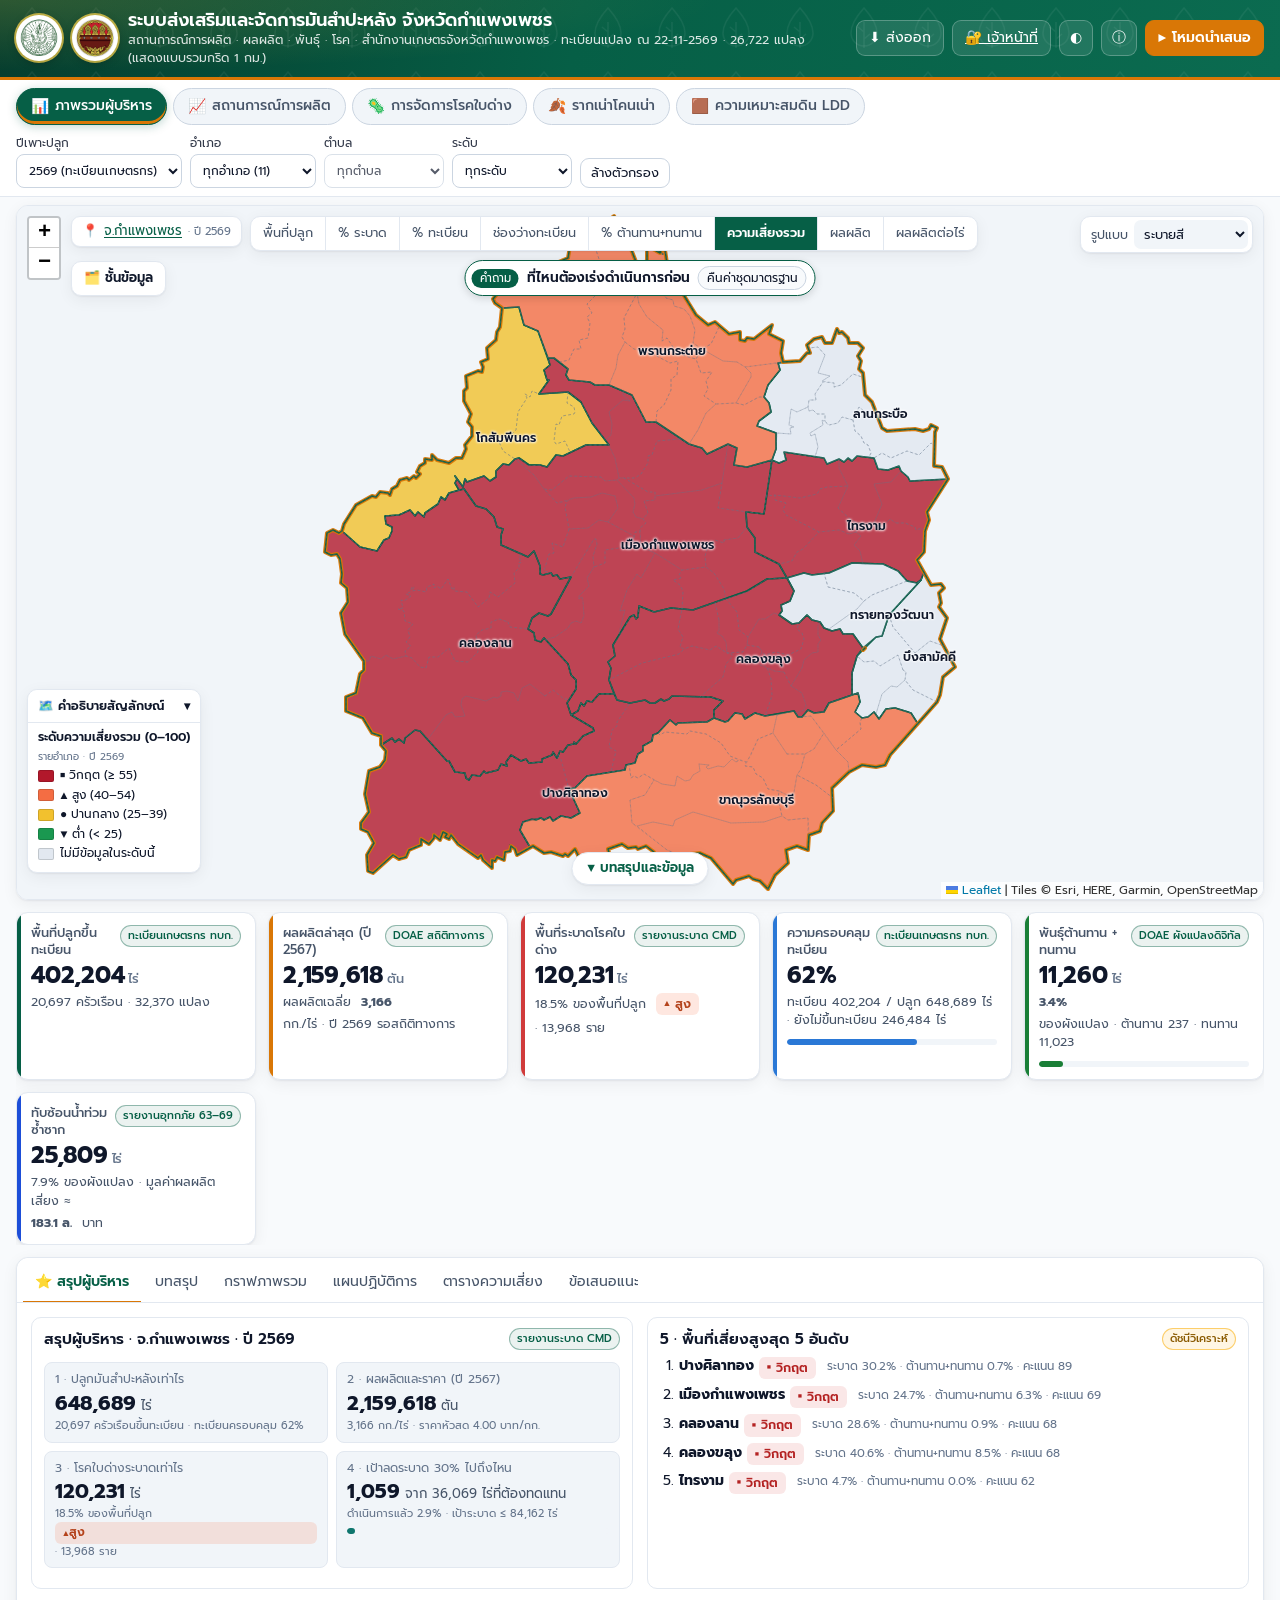
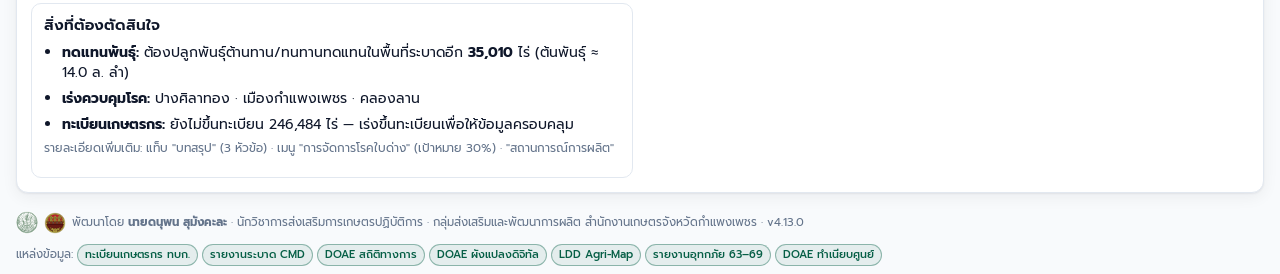
==== commit 6153bdcc: "v4.13.0: ชุดชั้นข้อมูลตามคำถามเป็นค่าเริ่มต้น + วงกลมผลผลิตในโมดูลการผลิต Co-Authored-By: Claude Opu" ====
--- a/index.html
+++ b/index.html
@@ -10,7 +10,7 @@
 <link rel="stylesheet" href="https://fonts.googleapis.com/css2?family=Prompt:wght@400;500;600;700&family=Sarabun:wght@400;500;600&display=swap">
 <link rel="stylesheet" href="vendor/leaflet.css">
 <link rel="stylesheet" href="vendor/MarkerCluster.css">
-<link rel="stylesheet" href="css/app.css?v=4.12.0">
+<link rel="stylesheet" href="css/app.css?v=4.13.0">
 </head>
 <body>
 <div id="app">
@@ -213,23 +213,23 @@
 <script src="vendor/markercluster.js"></script>
 <script src="vendor/leaflet-heat.js"></script>
 <script src="vendor/chart.umd.min.js"></script>
-<script src="data/geo.js?v=4.12.0"></script>
-<script src="data/stats.js?v=4.12.0"></script>
-<script src="data/parcels.js?v=4.12.0"></script>
+<script src="data/geo.js?v=4.13.0"></script>
+<script src="data/stats.js?v=4.13.0"></script>
+<script src="data/parcels.js?v=4.13.0"></script>
 <script>/* ข้อมูลรายแปลงละเอียดใช้เฉพาะเครื่องภายใน (data/private/ ไม่ถูกเผยแพร่) */
-  if (location.protocol === 'file:' || /^(localhost|127\.0\.0\.1)$/.test(location.hostname)) document.write('<script src="data/private/parcels.js?v=4.12.0" onerror="this.remove()"><\/script>');</script>
-<script src="data/networks.js?v=4.12.0"></script>
-<script src="data/flood.js?v=4.12.0"></script>
-<script src="data/ldd_soil.js?v=4.12.0"></script>
-<script src="data/reports.js?v=4.12.0"></script>
-<script src="data/parcel_trends.js?v=4.12.0"></script>
-<script src="js/config.js?v=4.12.0"></script>
-<script src="js/utils.js?v=4.12.0"></script>
-<script src="js/data.js?v=4.12.0"></script>
-<script src="js/map.js?v=4.12.0"></script>
-<script src="js/charts.js?v=4.12.0"></script>
-<script src="js/importer.js?v=4.12.0"></script>
-<script src="js/exporter.js?v=4.12.0"></script>
-<script src="js/app.js?v=4.12.0"></script>
+  if (location.protocol === 'file:' || /^(localhost|127\.0\.0\.1)$/.test(location.hostname)) document.write('<script src="data/private/parcels.js?v=4.13.0" onerror="this.remove()"><\/script>');</script>
+<script src="data/networks.js?v=4.13.0"></script>
+<script src="data/flood.js?v=4.13.0"></script>
+<script src="data/ldd_soil.js?v=4.13.0"></script>
+<script src="data/reports.js?v=4.13.0"></script>
+<script src="data/parcel_trends.js?v=4.13.0"></script>
+<script src="js/config.js?v=4.13.0"></script>
+<script src="js/utils.js?v=4.13.0"></script>
+<script src="js/data.js?v=4.13.0"></script>
+<script src="js/map.js?v=4.13.0"></script>
+<script src="js/charts.js?v=4.13.0"></script>
+<script src="js/importer.js?v=4.13.0"></script>
+<script src="js/exporter.js?v=4.13.0"></script>
+<script src="js/app.js?v=4.13.0"></script>
 </body>
 </html>
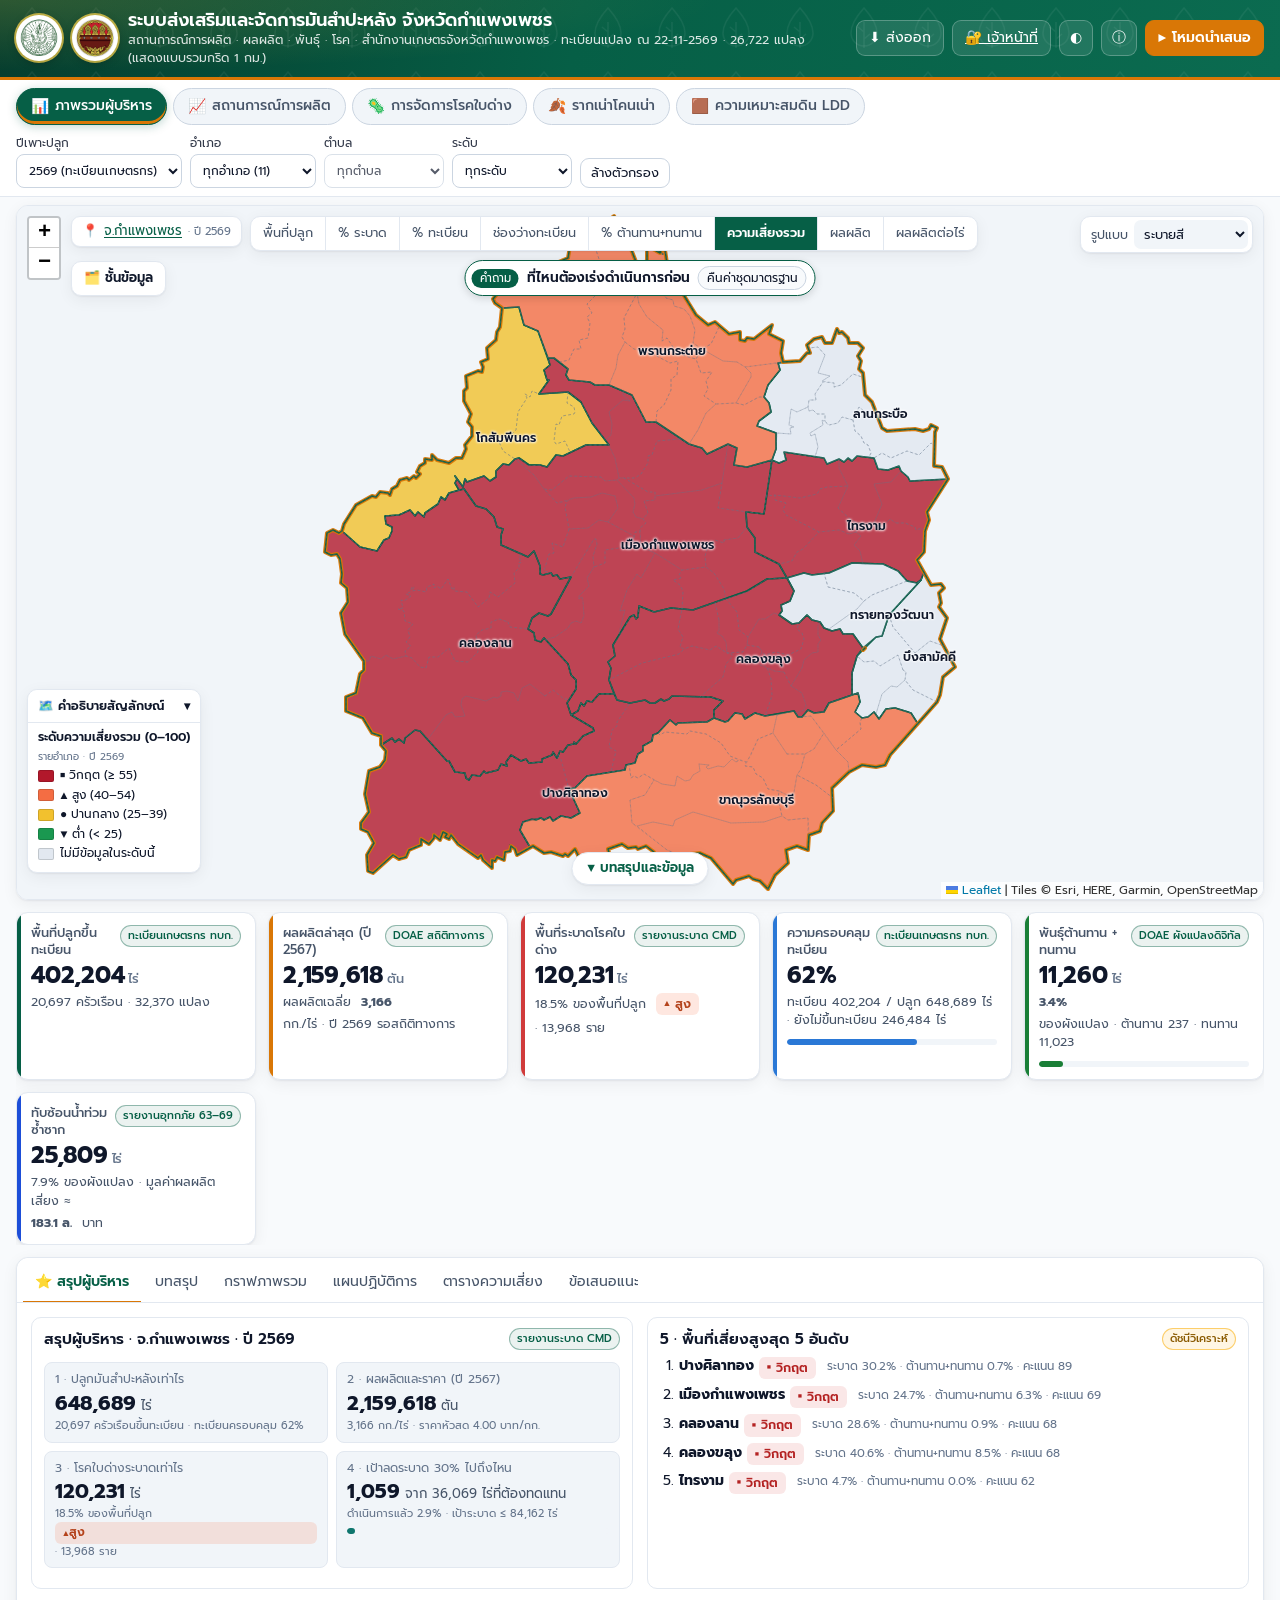
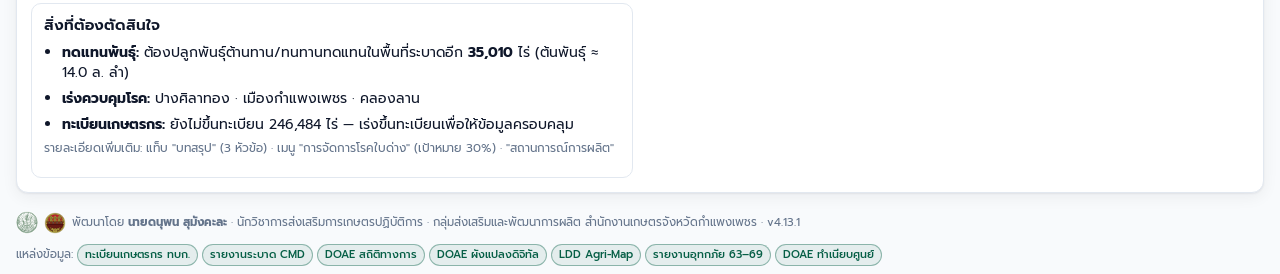
==== commit 4281727f: "v4.13.1: รวมแปลงส่งเสริม CassavaPlot + โครงการสนับสนุนท่อนพันธุ์อื่น ปี 2569 รายอำเภอ (ตัดซ้ำตามโครง" ====
--- a/index.html
+++ b/index.html
@@ -10,7 +10,7 @@
 <link rel="stylesheet" href="https://fonts.googleapis.com/css2?family=Prompt:wght@400;500;600;700&family=Sarabun:wght@400;500;600&display=swap">
 <link rel="stylesheet" href="vendor/leaflet.css">
 <link rel="stylesheet" href="vendor/MarkerCluster.css">
-<link rel="stylesheet" href="css/app.css?v=4.13.0">
+<link rel="stylesheet" href="css/app.css?v=4.13.1">
 </head>
 <body>
 <div id="app">
@@ -213,23 +213,23 @@
 <script src="vendor/markercluster.js"></script>
 <script src="vendor/leaflet-heat.js"></script>
 <script src="vendor/chart.umd.min.js"></script>
-<script src="data/geo.js?v=4.13.0"></script>
-<script src="data/stats.js?v=4.13.0"></script>
-<script src="data/parcels.js?v=4.13.0"></script>
+<script src="data/geo.js?v=4.13.1"></script>
+<script src="data/stats.js?v=4.13.1"></script>
+<script src="data/parcels.js?v=4.13.1"></script>
 <script>/* ข้อมูลรายแปลงละเอียดใช้เฉพาะเครื่องภายใน (data/private/ ไม่ถูกเผยแพร่) */
-  if (location.protocol === 'file:' || /^(localhost|127\.0\.0\.1)$/.test(location.hostname)) document.write('<script src="data/private/parcels.js?v=4.13.0" onerror="this.remove()"><\/script>');</script>
-<script src="data/networks.js?v=4.13.0"></script>
-<script src="data/flood.js?v=4.13.0"></script>
-<script src="data/ldd_soil.js?v=4.13.0"></script>
-<script src="data/reports.js?v=4.13.0"></script>
-<script src="data/parcel_trends.js?v=4.13.0"></script>
-<script src="js/config.js?v=4.13.0"></script>
-<script src="js/utils.js?v=4.13.0"></script>
-<script src="js/data.js?v=4.13.0"></script>
-<script src="js/map.js?v=4.13.0"></script>
-<script src="js/charts.js?v=4.13.0"></script>
-<script src="js/importer.js?v=4.13.0"></script>
-<script src="js/exporter.js?v=4.13.0"></script>
-<script src="js/app.js?v=4.13.0"></script>
+  if (location.protocol === 'file:' || /^(localhost|127\.0\.0\.1)$/.test(location.hostname)) document.write('<script src="data/private/parcels.js?v=4.13.1" onerror="this.remove()"><\/script>');</script>
+<script src="data/networks.js?v=4.13.1"></script>
+<script src="data/flood.js?v=4.13.1"></script>
+<script src="data/ldd_soil.js?v=4.13.1"></script>
+<script src="data/reports.js?v=4.13.1"></script>
+<script src="data/parcel_trends.js?v=4.13.1"></script>
+<script src="js/config.js?v=4.13.1"></script>
+<script src="js/utils.js?v=4.13.1"></script>
+<script src="js/data.js?v=4.13.1"></script>
+<script src="js/map.js?v=4.13.1"></script>
+<script src="js/charts.js?v=4.13.1"></script>
+<script src="js/importer.js?v=4.13.1"></script>
+<script src="js/exporter.js?v=4.13.1"></script>
+<script src="js/app.js?v=4.13.1"></script>
 </body>
 </html>
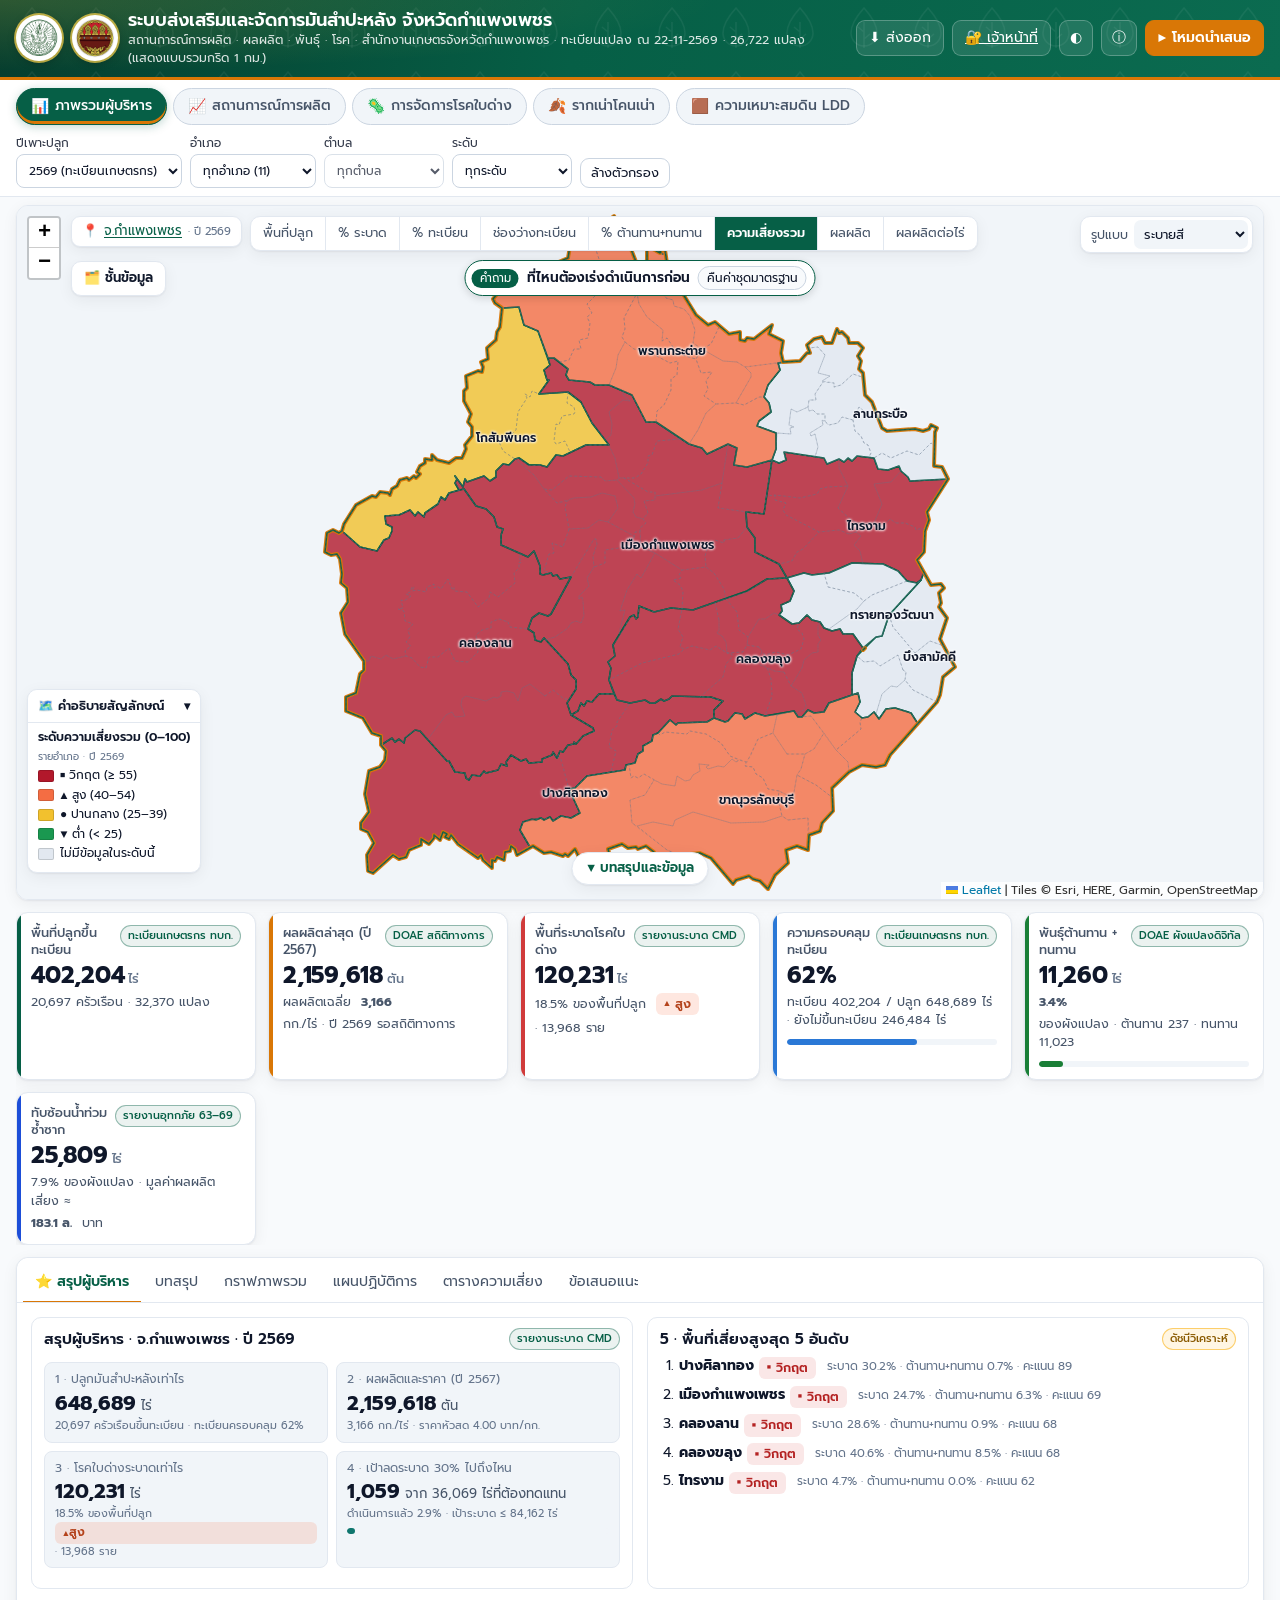
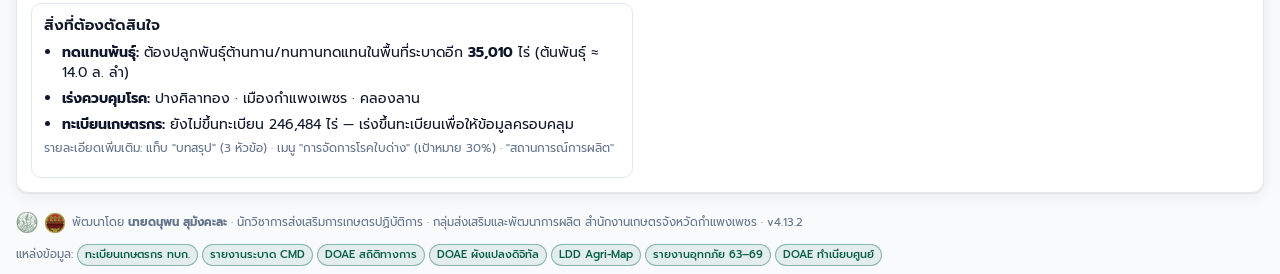
==== commit 74d28ef2: "v4.13.2: ตารางโครงการ 2569 ซ่อนแถวว่าง/ชื่อโครงการซ้ำ Co-Authored-By: Claude Opus 5.5 <noreply@anthr" ====
--- a/index.html
+++ b/index.html
@@ -10,7 +10,7 @@
 <link rel="stylesheet" href="https://fonts.googleapis.com/css2?family=Prompt:wght@400;500;600;700&family=Sarabun:wght@400;500;600&display=swap">
 <link rel="stylesheet" href="vendor/leaflet.css">
 <link rel="stylesheet" href="vendor/MarkerCluster.css">
-<link rel="stylesheet" href="css/app.css?v=4.13.1">
+<link rel="stylesheet" href="css/app.css?v=4.13.2">
 </head>
 <body>
 <div id="app">
@@ -213,23 +213,23 @@
 <script src="vendor/markercluster.js"></script>
 <script src="vendor/leaflet-heat.js"></script>
 <script src="vendor/chart.umd.min.js"></script>
-<script src="data/geo.js?v=4.13.1"></script>
-<script src="data/stats.js?v=4.13.1"></script>
-<script src="data/parcels.js?v=4.13.1"></script>
+<script src="data/geo.js?v=4.13.2"></script>
+<script src="data/stats.js?v=4.13.2"></script>
+<script src="data/parcels.js?v=4.13.2"></script>
 <script>/* ข้อมูลรายแปลงละเอียดใช้เฉพาะเครื่องภายใน (data/private/ ไม่ถูกเผยแพร่) */
-  if (location.protocol === 'file:' || /^(localhost|127\.0\.0\.1)$/.test(location.hostname)) document.write('<script src="data/private/parcels.js?v=4.13.1" onerror="this.remove()"><\/script>');</script>
-<script src="data/networks.js?v=4.13.1"></script>
-<script src="data/flood.js?v=4.13.1"></script>
-<script src="data/ldd_soil.js?v=4.13.1"></script>
-<script src="data/reports.js?v=4.13.1"></script>
-<script src="data/parcel_trends.js?v=4.13.1"></script>
-<script src="js/config.js?v=4.13.1"></script>
-<script src="js/utils.js?v=4.13.1"></script>
-<script src="js/data.js?v=4.13.1"></script>
-<script src="js/map.js?v=4.13.1"></script>
-<script src="js/charts.js?v=4.13.1"></script>
-<script src="js/importer.js?v=4.13.1"></script>
-<script src="js/exporter.js?v=4.13.1"></script>
-<script src="js/app.js?v=4.13.1"></script>
+  if (location.protocol === 'file:' || /^(localhost|127\.0\.0\.1)$/.test(location.hostname)) document.write('<script src="data/private/parcels.js?v=4.13.2" onerror="this.remove()"><\/script>');</script>
+<script src="data/networks.js?v=4.13.2"></script>
+<script src="data/flood.js?v=4.13.2"></script>
+<script src="data/ldd_soil.js?v=4.13.2"></script>
+<script src="data/reports.js?v=4.13.2"></script>
+<script src="data/parcel_trends.js?v=4.13.2"></script>
+<script src="js/config.js?v=4.13.2"></script>
+<script src="js/utils.js?v=4.13.2"></script>
+<script src="js/data.js?v=4.13.2"></script>
+<script src="js/map.js?v=4.13.2"></script>
+<script src="js/charts.js?v=4.13.2"></script>
+<script src="js/importer.js?v=4.13.2"></script>
+<script src="js/exporter.js?v=4.13.2"></script>
+<script src="js/app.js?v=4.13.2"></script>
 </body>
 </html>
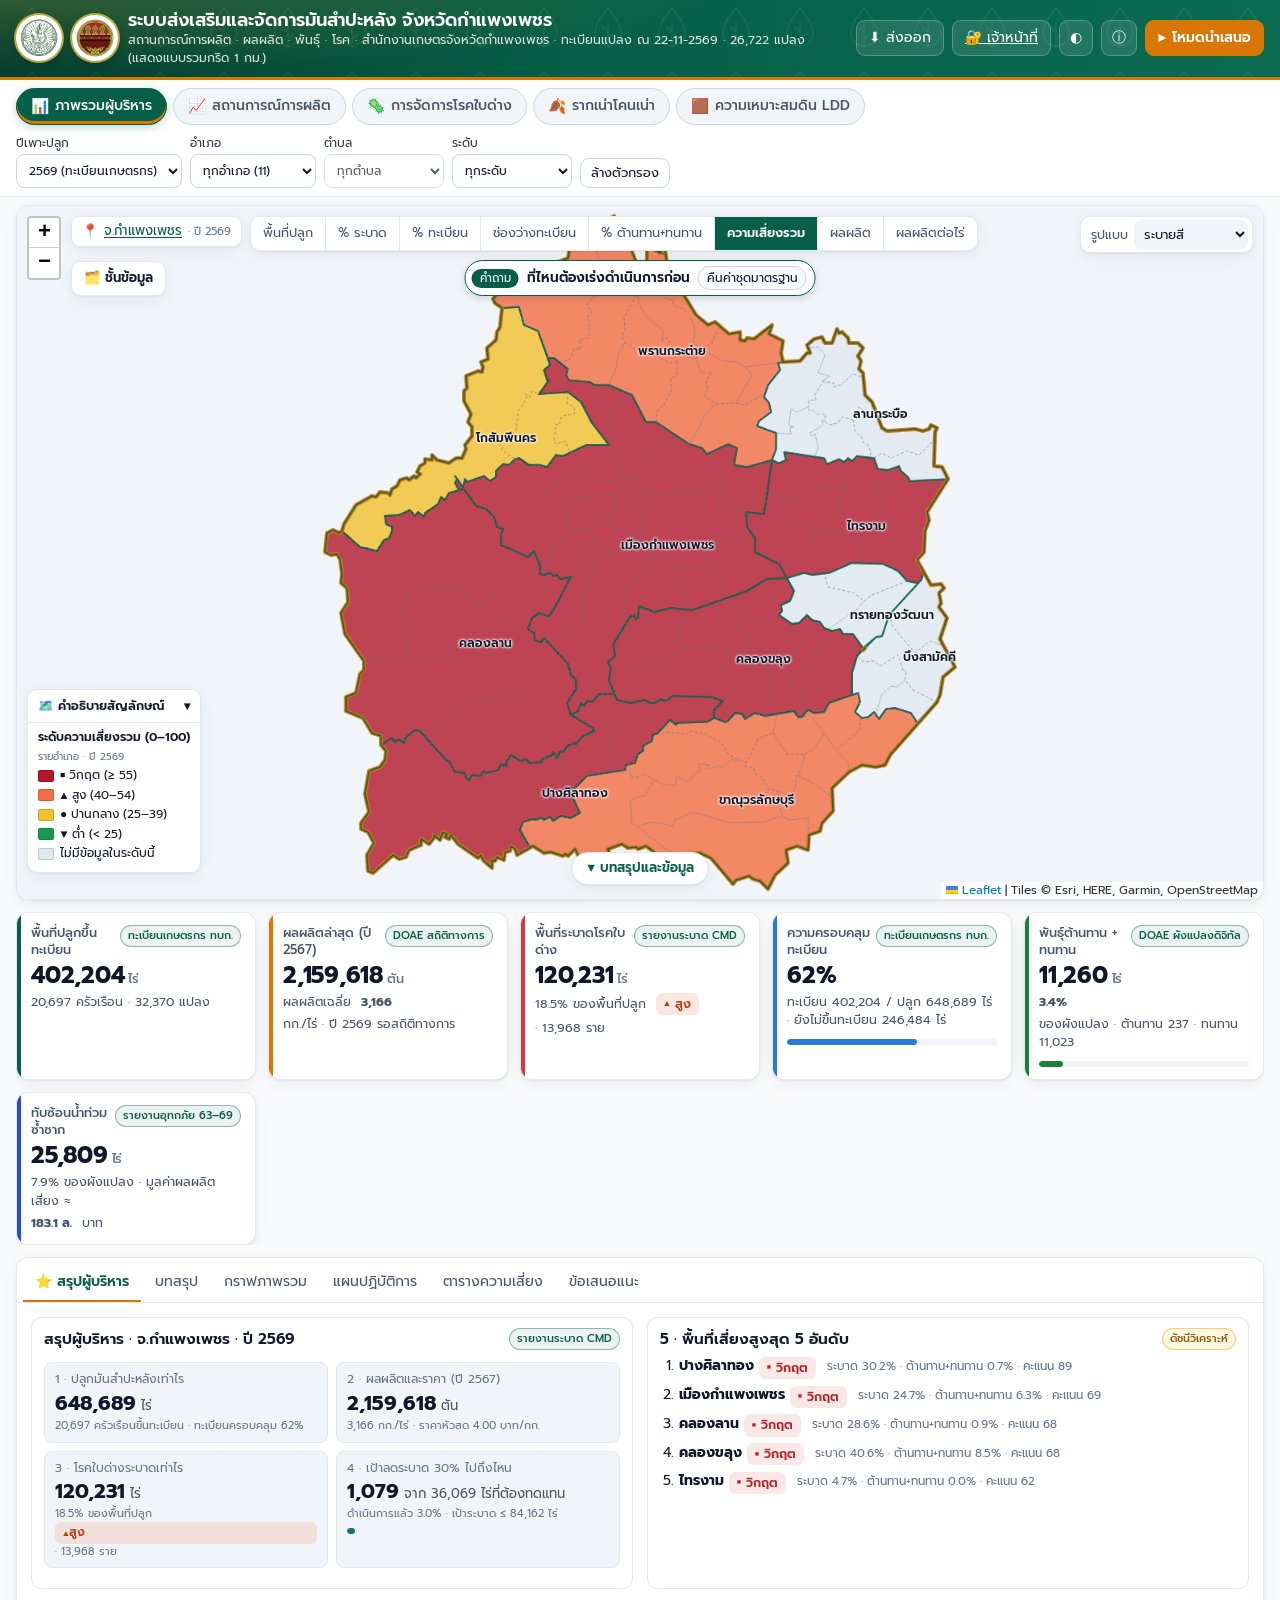
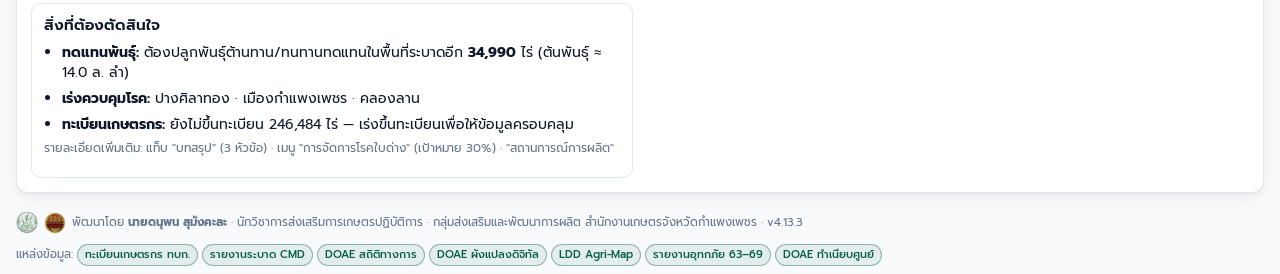
==== commit 24a30384: "v4.13.3: รวมโครงการสนับสนุนพันธุ์ 2569 — ใช้ยอด CassavaPlot สด, เพิ่มกรมการค้าภายในรอบ KP5–KP8, แก้ " ====
--- a/index.html
+++ b/index.html
@@ -10,7 +10,7 @@
 <link rel="stylesheet" href="https://fonts.googleapis.com/css2?family=Prompt:wght@400;500;600;700&family=Sarabun:wght@400;500;600&display=swap">
 <link rel="stylesheet" href="vendor/leaflet.css">
 <link rel="stylesheet" href="vendor/MarkerCluster.css">
-<link rel="stylesheet" href="css/app.css?v=4.13.2">
+<link rel="stylesheet" href="css/app.css?v=4.13.3">
 </head>
 <body>
 <div id="app">
@@ -213,23 +213,23 @@
 <script src="vendor/markercluster.js"></script>
 <script src="vendor/leaflet-heat.js"></script>
 <script src="vendor/chart.umd.min.js"></script>
-<script src="data/geo.js?v=4.13.2"></script>
-<script src="data/stats.js?v=4.13.2"></script>
-<script src="data/parcels.js?v=4.13.2"></script>
+<script src="data/geo.js?v=4.13.3"></script>
+<script src="data/stats.js?v=4.13.3"></script>
+<script src="data/parcels.js?v=4.13.3"></script>
 <script>/* ข้อมูลรายแปลงละเอียดใช้เฉพาะเครื่องภายใน (data/private/ ไม่ถูกเผยแพร่) */
-  if (location.protocol === 'file:' || /^(localhost|127\.0\.0\.1)$/.test(location.hostname)) document.write('<script src="data/private/parcels.js?v=4.13.2" onerror="this.remove()"><\/script>');</script>
-<script src="data/networks.js?v=4.13.2"></script>
-<script src="data/flood.js?v=4.13.2"></script>
-<script src="data/ldd_soil.js?v=4.13.2"></script>
-<script src="data/reports.js?v=4.13.2"></script>
-<script src="data/parcel_trends.js?v=4.13.2"></script>
-<script src="js/config.js?v=4.13.2"></script>
-<script src="js/utils.js?v=4.13.2"></script>
-<script src="js/data.js?v=4.13.2"></script>
-<script src="js/map.js?v=4.13.2"></script>
-<script src="js/charts.js?v=4.13.2"></script>
-<script src="js/importer.js?v=4.13.2"></script>
-<script src="js/exporter.js?v=4.13.2"></script>
-<script src="js/app.js?v=4.13.2"></script>
+  if (location.protocol === 'file:' || /^(localhost|127\.0\.0\.1)$/.test(location.hostname)) document.write('<script src="data/private/parcels.js?v=4.13.3" onerror="this.remove()"><\/script>');</script>
+<script src="data/networks.js?v=4.13.3"></script>
+<script src="data/flood.js?v=4.13.3"></script>
+<script src="data/ldd_soil.js?v=4.13.3"></script>
+<script src="data/reports.js?v=4.13.3"></script>
+<script src="data/parcel_trends.js?v=4.13.3"></script>
+<script src="js/config.js?v=4.13.3"></script>
+<script src="js/utils.js?v=4.13.3"></script>
+<script src="js/data.js?v=4.13.3"></script>
+<script src="js/map.js?v=4.13.3"></script>
+<script src="js/charts.js?v=4.13.3"></script>
+<script src="js/importer.js?v=4.13.3"></script>
+<script src="js/exporter.js?v=4.13.3"></script>
+<script src="js/app.js?v=4.13.3"></script>
 </body>
 </html>
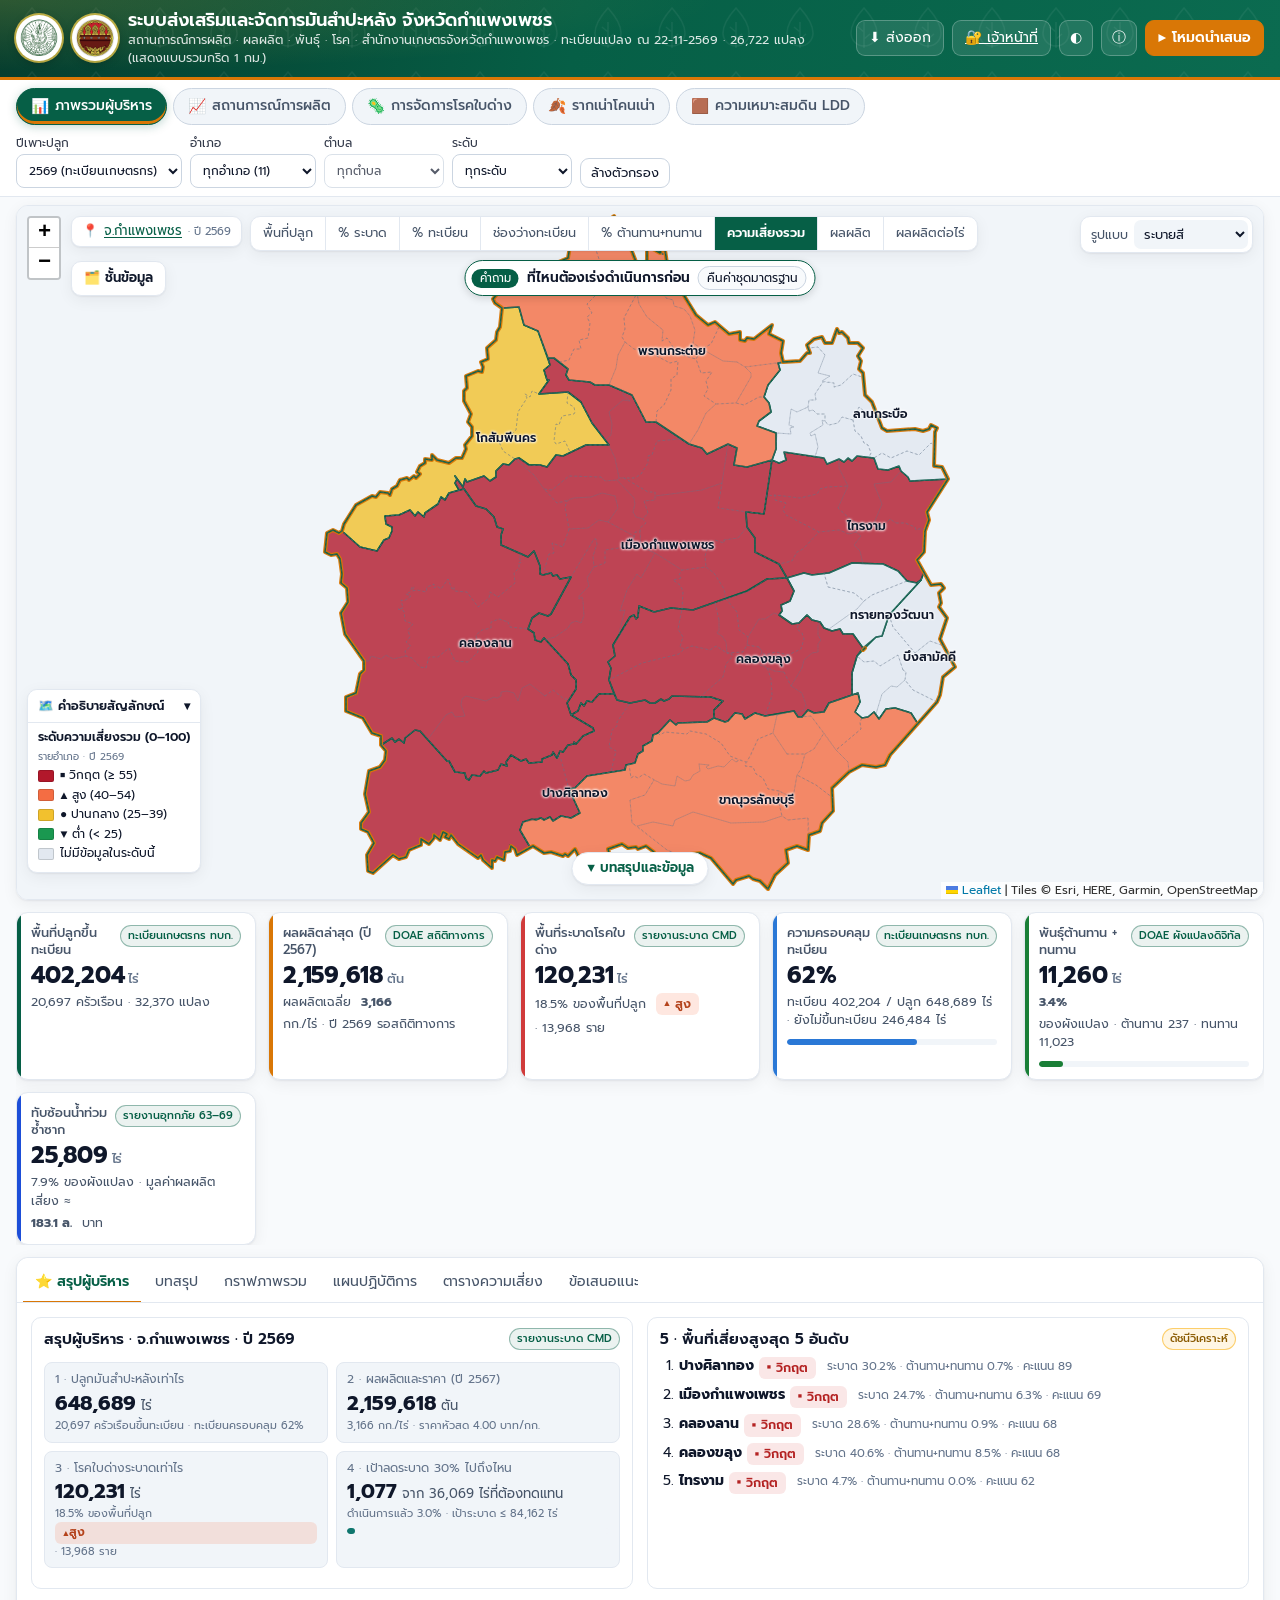
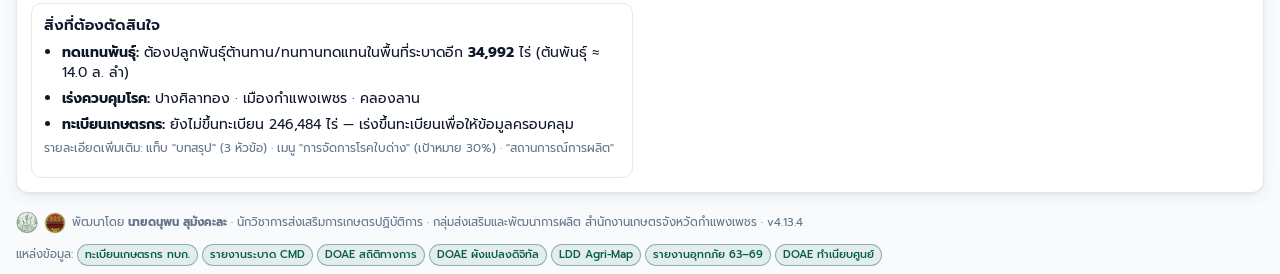
==== commit 80745ac5: "v4.13.4: กรมการค้าภายในรอบ KP4–KP8 อยู่ใน CassavaPlot (ไม่นับซ้ำ), KP7 ใช้ฉบับ B7 Co-Authored-By: Cl" ====
--- a/index.html
+++ b/index.html
@@ -10,7 +10,7 @@
 <link rel="stylesheet" href="https://fonts.googleapis.com/css2?family=Prompt:wght@400;500;600;700&family=Sarabun:wght@400;500;600&display=swap">
 <link rel="stylesheet" href="vendor/leaflet.css">
 <link rel="stylesheet" href="vendor/MarkerCluster.css">
-<link rel="stylesheet" href="css/app.css?v=4.13.3">
+<link rel="stylesheet" href="css/app.css?v=4.13.4">
 </head>
 <body>
 <div id="app">
@@ -213,23 +213,23 @@
 <script src="vendor/markercluster.js"></script>
 <script src="vendor/leaflet-heat.js"></script>
 <script src="vendor/chart.umd.min.js"></script>
-<script src="data/geo.js?v=4.13.3"></script>
-<script src="data/stats.js?v=4.13.3"></script>
-<script src="data/parcels.js?v=4.13.3"></script>
+<script src="data/geo.js?v=4.13.4"></script>
+<script src="data/stats.js?v=4.13.4"></script>
+<script src="data/parcels.js?v=4.13.4"></script>
 <script>/* ข้อมูลรายแปลงละเอียดใช้เฉพาะเครื่องภายใน (data/private/ ไม่ถูกเผยแพร่) */
-  if (location.protocol === 'file:' || /^(localhost|127\.0\.0\.1)$/.test(location.hostname)) document.write('<script src="data/private/parcels.js?v=4.13.3" onerror="this.remove()"><\/script>');</script>
-<script src="data/networks.js?v=4.13.3"></script>
-<script src="data/flood.js?v=4.13.3"></script>
-<script src="data/ldd_soil.js?v=4.13.3"></script>
-<script src="data/reports.js?v=4.13.3"></script>
-<script src="data/parcel_trends.js?v=4.13.3"></script>
-<script src="js/config.js?v=4.13.3"></script>
-<script src="js/utils.js?v=4.13.3"></script>
-<script src="js/data.js?v=4.13.3"></script>
-<script src="js/map.js?v=4.13.3"></script>
-<script src="js/charts.js?v=4.13.3"></script>
-<script src="js/importer.js?v=4.13.3"></script>
-<script src="js/exporter.js?v=4.13.3"></script>
-<script src="js/app.js?v=4.13.3"></script>
+  if (location.protocol === 'file:' || /^(localhost|127\.0\.0\.1)$/.test(location.hostname)) document.write('<script src="data/private/parcels.js?v=4.13.4" onerror="this.remove()"><\/script>');</script>
+<script src="data/networks.js?v=4.13.4"></script>
+<script src="data/flood.js?v=4.13.4"></script>
+<script src="data/ldd_soil.js?v=4.13.4"></script>
+<script src="data/reports.js?v=4.13.4"></script>
+<script src="data/parcel_trends.js?v=4.13.4"></script>
+<script src="js/config.js?v=4.13.4"></script>
+<script src="js/utils.js?v=4.13.4"></script>
+<script src="js/data.js?v=4.13.4"></script>
+<script src="js/map.js?v=4.13.4"></script>
+<script src="js/charts.js?v=4.13.4"></script>
+<script src="js/importer.js?v=4.13.4"></script>
+<script src="js/exporter.js?v=4.13.4"></script>
+<script src="js/app.js?v=4.13.4"></script>
 </body>
 </html>
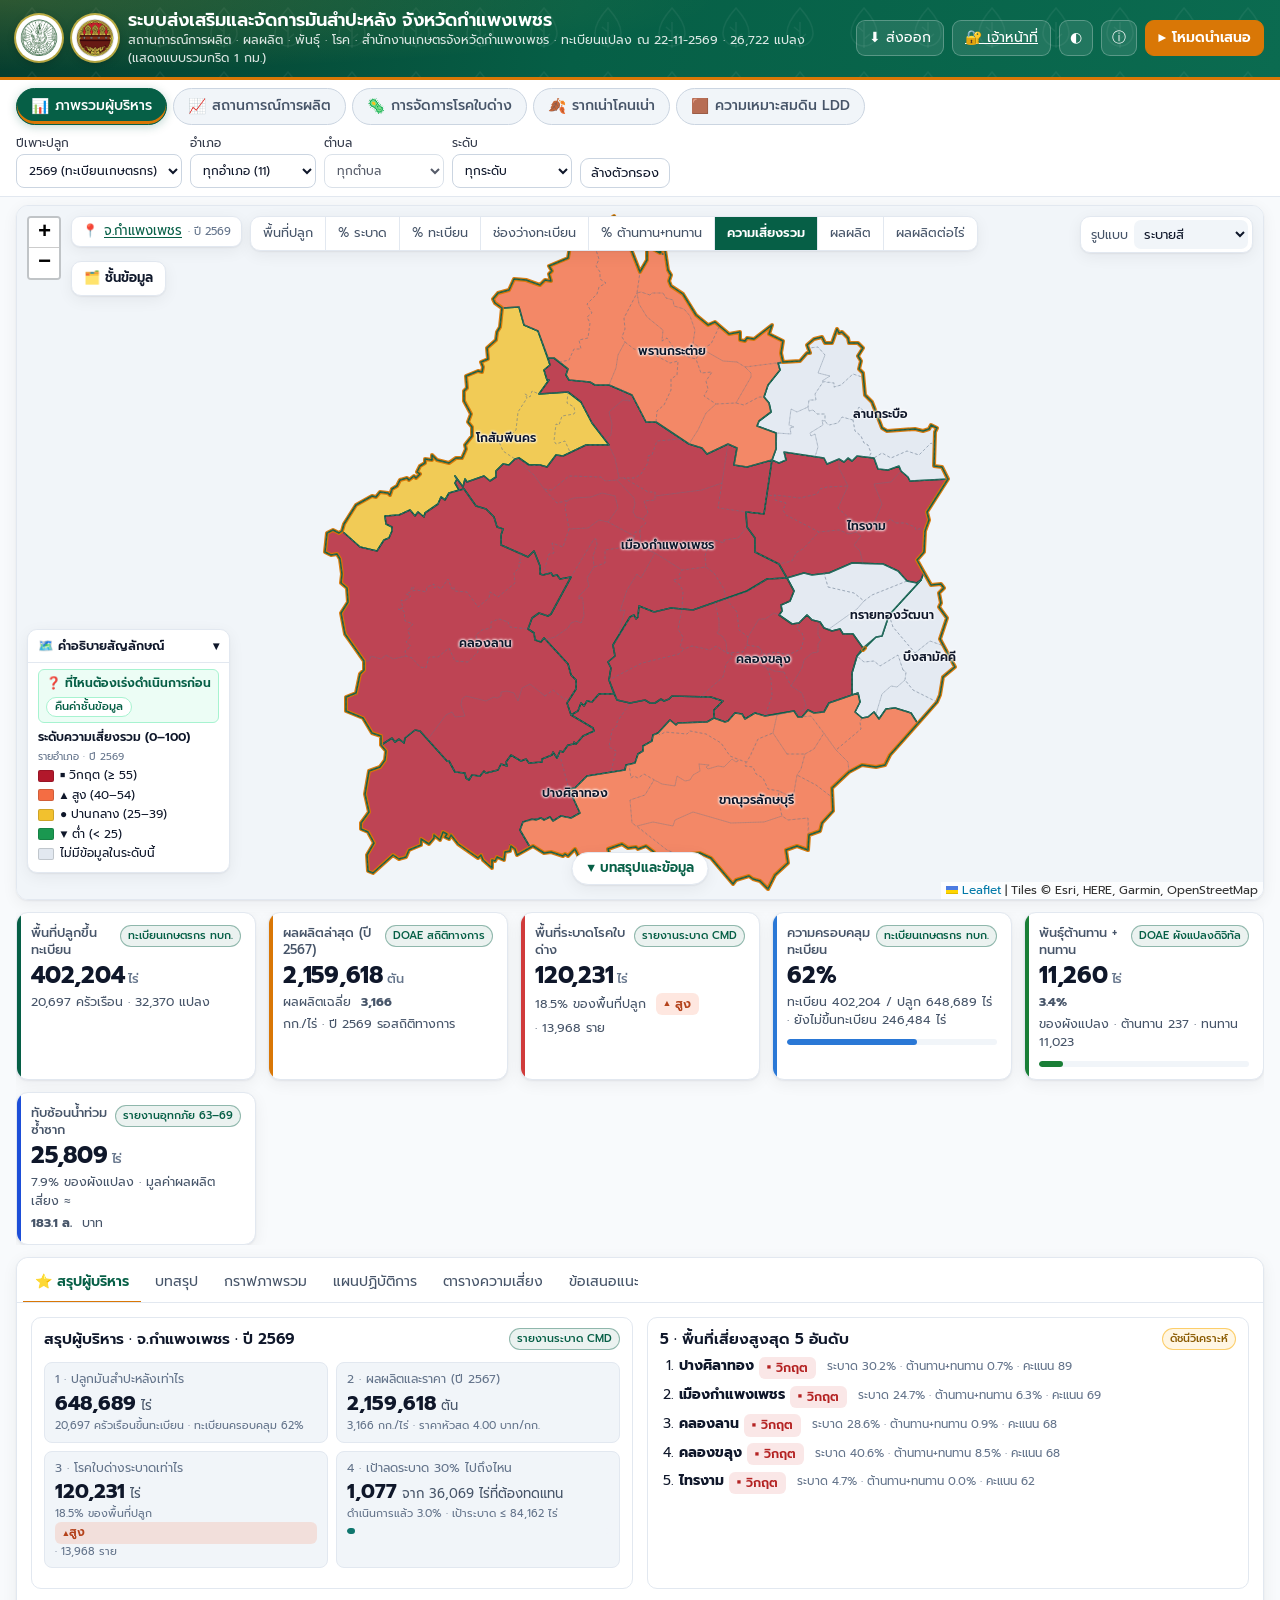
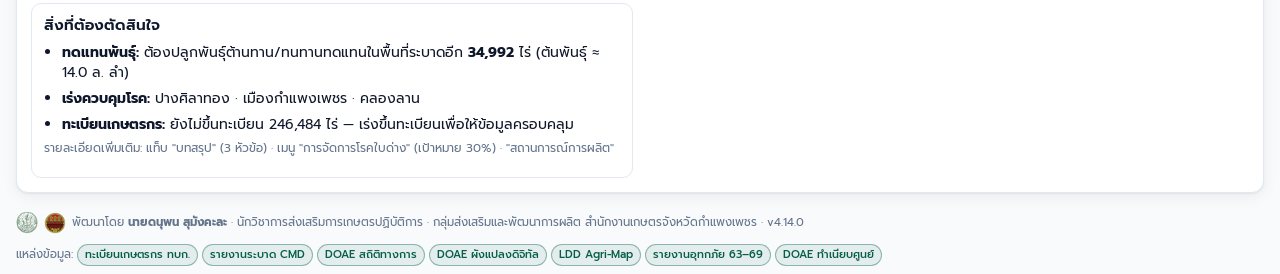
==== commit 7fc07edb: "v4.14.0: แถบคำถามย้ายเข้ากล่องคำอธิบาย, popup แปลงวิเคราะห์อัตโนมัติ (ระยะพืช ความเสี่ยง คำแนะนำ นำท" ====
--- a/index.html
+++ b/index.html
@@ -10,7 +10,7 @@
 <link rel="stylesheet" href="https://fonts.googleapis.com/css2?family=Prompt:wght@400;500;600;700&family=Sarabun:wght@400;500;600&display=swap">
 <link rel="stylesheet" href="vendor/leaflet.css">
 <link rel="stylesheet" href="vendor/MarkerCluster.css">
-<link rel="stylesheet" href="css/app.css?v=4.13.4">
+<link rel="stylesheet" href="css/app.css?v=4.14.0">
 </head>
 <body>
 <div id="app">
@@ -213,23 +213,23 @@
 <script src="vendor/markercluster.js"></script>
 <script src="vendor/leaflet-heat.js"></script>
 <script src="vendor/chart.umd.min.js"></script>
-<script src="data/geo.js?v=4.13.4"></script>
-<script src="data/stats.js?v=4.13.4"></script>
-<script src="data/parcels.js?v=4.13.4"></script>
+<script src="data/geo.js?v=4.14.0"></script>
+<script src="data/stats.js?v=4.14.0"></script>
+<script src="data/parcels.js?v=4.14.0"></script>
 <script>/* ข้อมูลรายแปลงละเอียดใช้เฉพาะเครื่องภายใน (data/private/ ไม่ถูกเผยแพร่) */
-  if (location.protocol === 'file:' || /^(localhost|127\.0\.0\.1)$/.test(location.hostname)) document.write('<script src="data/private/parcels.js?v=4.13.4" onerror="this.remove()"><\/script>');</script>
-<script src="data/networks.js?v=4.13.4"></script>
-<script src="data/flood.js?v=4.13.4"></script>
-<script src="data/ldd_soil.js?v=4.13.4"></script>
-<script src="data/reports.js?v=4.13.4"></script>
-<script src="data/parcel_trends.js?v=4.13.4"></script>
-<script src="js/config.js?v=4.13.4"></script>
-<script src="js/utils.js?v=4.13.4"></script>
-<script src="js/data.js?v=4.13.4"></script>
-<script src="js/map.js?v=4.13.4"></script>
-<script src="js/charts.js?v=4.13.4"></script>
-<script src="js/importer.js?v=4.13.4"></script>
-<script src="js/exporter.js?v=4.13.4"></script>
-<script src="js/app.js?v=4.13.4"></script>
+  if (location.protocol === 'file:' || /^(localhost|127\.0\.0\.1)$/.test(location.hostname)) document.write('<script src="data/private/parcels.js?v=4.14.0" onerror="this.remove()"><\/script>');</script>
+<script src="data/networks.js?v=4.14.0"></script>
+<script src="data/flood.js?v=4.14.0"></script>
+<script src="data/ldd_soil.js?v=4.14.0"></script>
+<script src="data/reports.js?v=4.14.0"></script>
+<script src="data/parcel_trends.js?v=4.14.0"></script>
+<script src="js/config.js?v=4.14.0"></script>
+<script src="js/utils.js?v=4.14.0"></script>
+<script src="js/data.js?v=4.14.0"></script>
+<script src="js/map.js?v=4.14.0"></script>
+<script src="js/charts.js?v=4.14.0"></script>
+<script src="js/importer.js?v=4.14.0"></script>
+<script src="js/exporter.js?v=4.14.0"></script>
+<script src="js/app.js?v=4.14.0"></script>
 </body>
 </html>
--- a/css/app.css
+++ b/css/app.css
@@ -545,3 +545,17 @@
 .map-q b { font-weight: 600; white-space: nowrap; overflow: hidden; text-overflow: ellipsis; }
 .map-q-tag { background: #065F46; color: #fff; border-radius: 999px; padding: 1px 8px; font-size: .72rem; }
 .map-q button, .map-q a { font: inherit; font-size: .75rem; border: 1px solid #cbd5e1; background: #f8fafc; color: #0f172a; border-radius: 999px; padding: 2px 8px; cursor: pointer; text-decoration: none; white-space: nowrap; }
+.lg-q { display: flex; flex-direction: column; gap: 4px; background: #ecfdf5; border: 1px solid #a7f3d0; border-radius: 6px; padding: 5px 7px; margin: 0 0 6px; font-size: .76rem; font-weight: 600; color: #065F46; }
+.lg-q button { align-self: flex-start; font: inherit; font-size: .7rem; font-weight: 500; border: 1px solid #a7f3d0; background: #fff; color: #065F46; border-radius: 999px; padding: 1px 8px; cursor: pointer; }
+.pi h4 { margin-bottom: 4px; }
+.pi-chips { display: flex; flex-wrap: wrap; gap: 4px; margin: 2px 0 4px; }
+.pi-chip { font-size: .7rem; padding: 1px 7px; border-radius: 999px; background: #e2e8f0; color: #0f172a; }
+.pi-lvl { font-size: .7rem; padding: 1px 8px; border-radius: 999px; color: #fff; font-weight: 600; }
+.pi-lvl.crit { background: #b2182b; } .pi-lvl.warn { background: #d97706; } .pi-lvl.ok { background: #15803d; }
+.pi-sub { font-size: .74rem; color: #475569; margin: 0 0 5px; }
+.pi-recs { display: grid; gap: 4px; margin: 4px 0; }
+.pi-rec { font-size: .76rem; line-height: 1.35; padding: 4px 7px; border-radius: 0; border-left: 3px solid; background: #f8fafc; color: #0f172a; }
+.pi-rec.crit { border-color: #b2182b; background: #fef2f2; } .pi-rec.warn { border-color: #d97706; background: #fffbeb; } .pi-rec.ok { border-color: #15803d; background: #f0fdf4; } .pi-rec.info { border-color: #2a78d6; background: #eff6ff; }
+.pi-more { margin: 4px 0; font-size: .75rem; } .pi-more summary { cursor: pointer; color: #065F46; font-weight: 600; }
+.pi-more table td { padding: 1px 6px 1px 0; vertical-align: top; } .pi-more table td:first-child { color: #64748b; white-space: nowrap; }
+.pi-act { display: flex; gap: 6px; margin: 5px 0; } .pi-act a, .pi-act button { font: inherit; font-size: .72rem; border: 1px solid #cbd5e1; background: #fff; color: #0f172a; border-radius: 999px; padding: 2px 9px; cursor: pointer; text-decoration: none; }
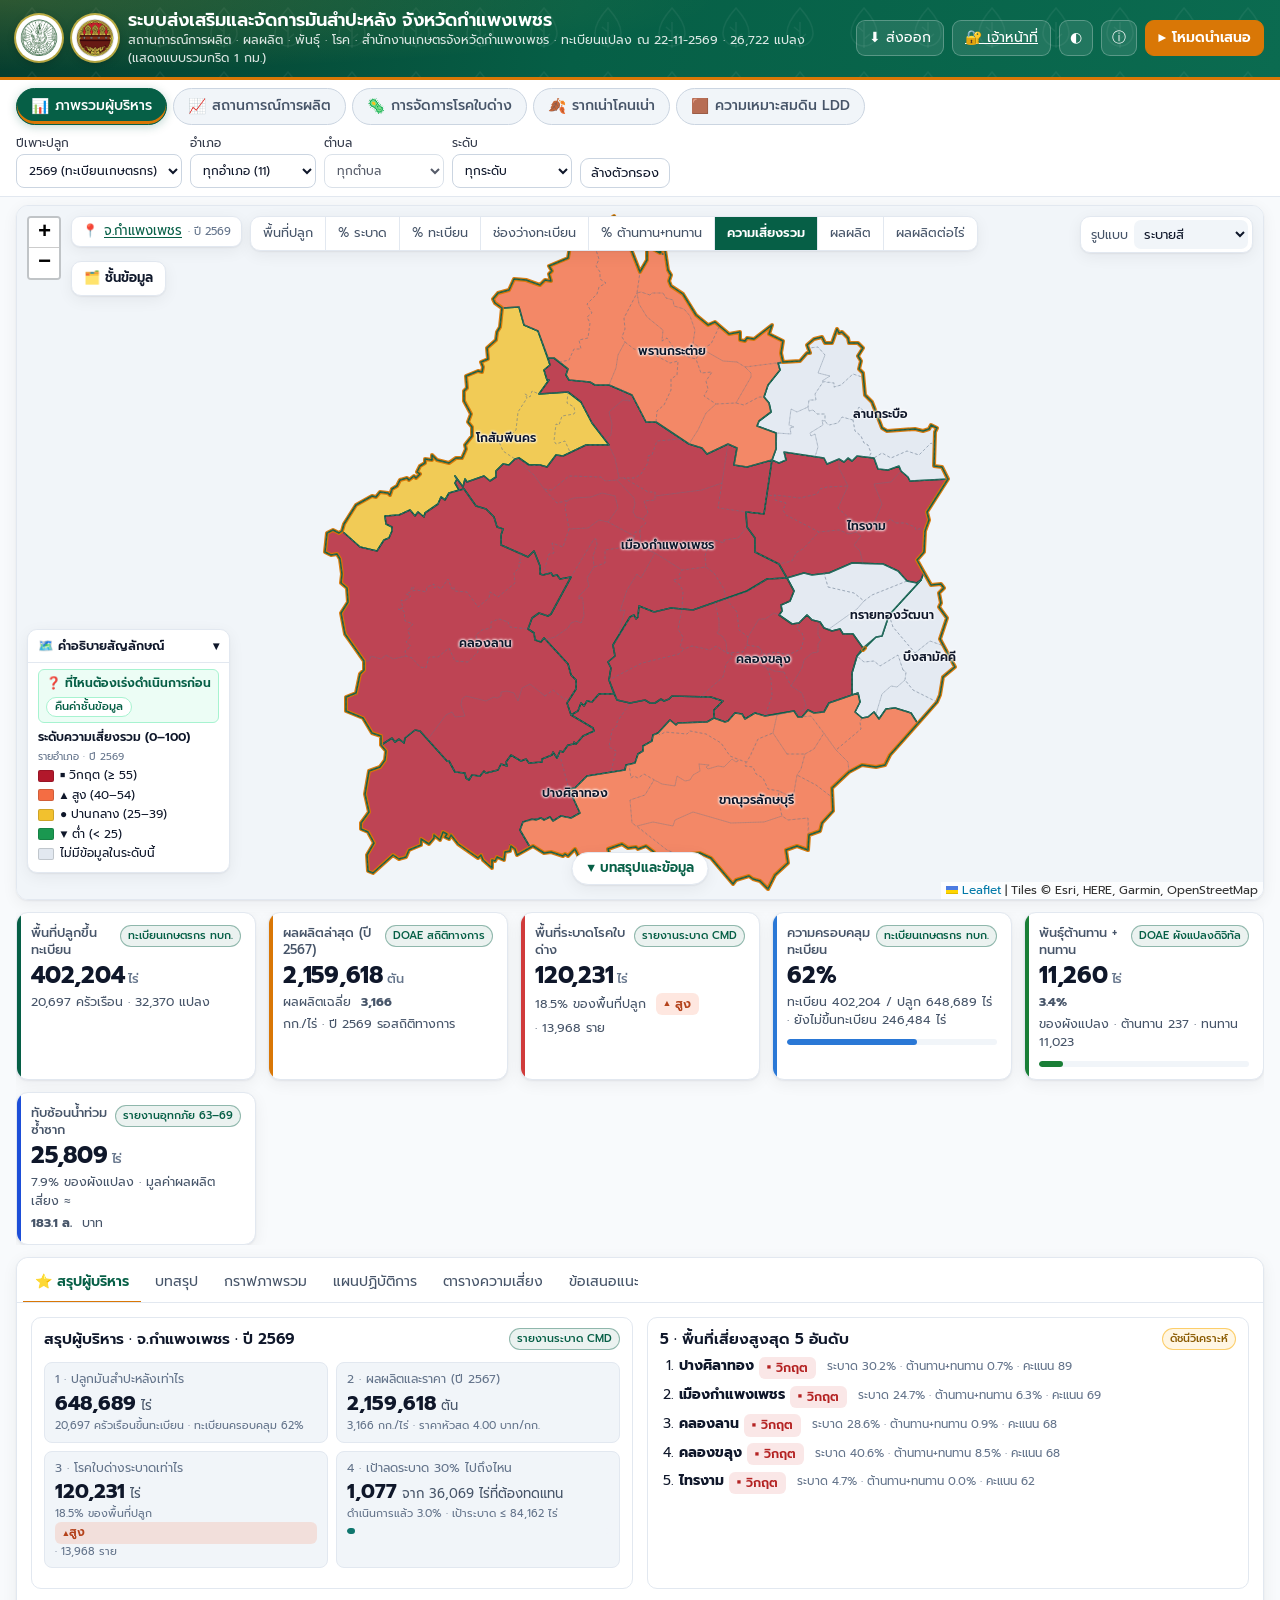
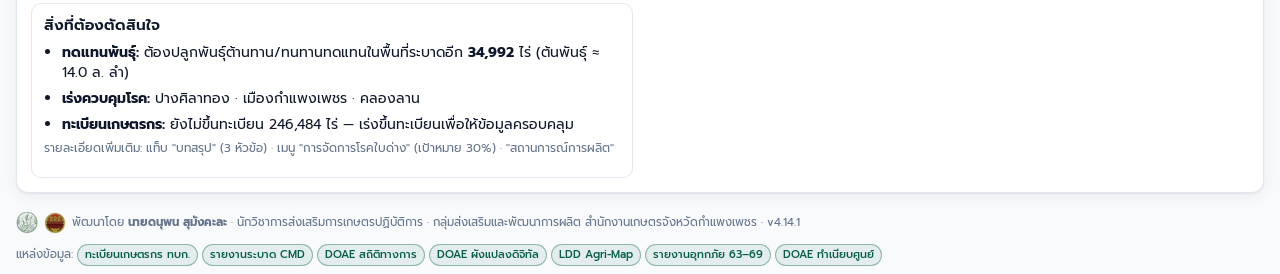
==== commit dd895a94: "v4.14.1: เกณฑ์เสี่ยงน้ำท่วมใช้ช่วงน้ำท่วมครั้งถัดไปที่ยังไม่ผ่าน Co-Authored-By: Claude Opus 5.5 <no" ====
--- a/index.html
+++ b/index.html
@@ -10,7 +10,7 @@
 <link rel="stylesheet" href="https://fonts.googleapis.com/css2?family=Prompt:wght@400;500;600;700&family=Sarabun:wght@400;500;600&display=swap">
 <link rel="stylesheet" href="vendor/leaflet.css">
 <link rel="stylesheet" href="vendor/MarkerCluster.css">
-<link rel="stylesheet" href="css/app.css?v=4.14.0">
+<link rel="stylesheet" href="css/app.css?v=4.14.1">
 </head>
 <body>
 <div id="app">
@@ -213,23 +213,23 @@
 <script src="vendor/markercluster.js"></script>
 <script src="vendor/leaflet-heat.js"></script>
 <script src="vendor/chart.umd.min.js"></script>
-<script src="data/geo.js?v=4.14.0"></script>
-<script src="data/stats.js?v=4.14.0"></script>
-<script src="data/parcels.js?v=4.14.0"></script>
+<script src="data/geo.js?v=4.14.1"></script>
+<script src="data/stats.js?v=4.14.1"></script>
+<script src="data/parcels.js?v=4.14.1"></script>
 <script>/* ข้อมูลรายแปลงละเอียดใช้เฉพาะเครื่องภายใน (data/private/ ไม่ถูกเผยแพร่) */
-  if (location.protocol === 'file:' || /^(localhost|127\.0\.0\.1)$/.test(location.hostname)) document.write('<script src="data/private/parcels.js?v=4.14.0" onerror="this.remove()"><\/script>');</script>
-<script src="data/networks.js?v=4.14.0"></script>
-<script src="data/flood.js?v=4.14.0"></script>
-<script src="data/ldd_soil.js?v=4.14.0"></script>
-<script src="data/reports.js?v=4.14.0"></script>
-<script src="data/parcel_trends.js?v=4.14.0"></script>
-<script src="js/config.js?v=4.14.0"></script>
-<script src="js/utils.js?v=4.14.0"></script>
-<script src="js/data.js?v=4.14.0"></script>
-<script src="js/map.js?v=4.14.0"></script>
-<script src="js/charts.js?v=4.14.0"></script>
-<script src="js/importer.js?v=4.14.0"></script>
-<script src="js/exporter.js?v=4.14.0"></script>
-<script src="js/app.js?v=4.14.0"></script>
+  if (location.protocol === 'file:' || /^(localhost|127\.0\.0\.1)$/.test(location.hostname)) document.write('<script src="data/private/parcels.js?v=4.14.1" onerror="this.remove()"><\/script>');</script>
+<script src="data/networks.js?v=4.14.1"></script>
+<script src="data/flood.js?v=4.14.1"></script>
+<script src="data/ldd_soil.js?v=4.14.1"></script>
+<script src="data/reports.js?v=4.14.1"></script>
+<script src="data/parcel_trends.js?v=4.14.1"></script>
+<script src="js/config.js?v=4.14.1"></script>
+<script src="js/utils.js?v=4.14.1"></script>
+<script src="js/data.js?v=4.14.1"></script>
+<script src="js/map.js?v=4.14.1"></script>
+<script src="js/charts.js?v=4.14.1"></script>
+<script src="js/importer.js?v=4.14.1"></script>
+<script src="js/exporter.js?v=4.14.1"></script>
+<script src="js/app.js?v=4.14.1"></script>
 </body>
 </html>
